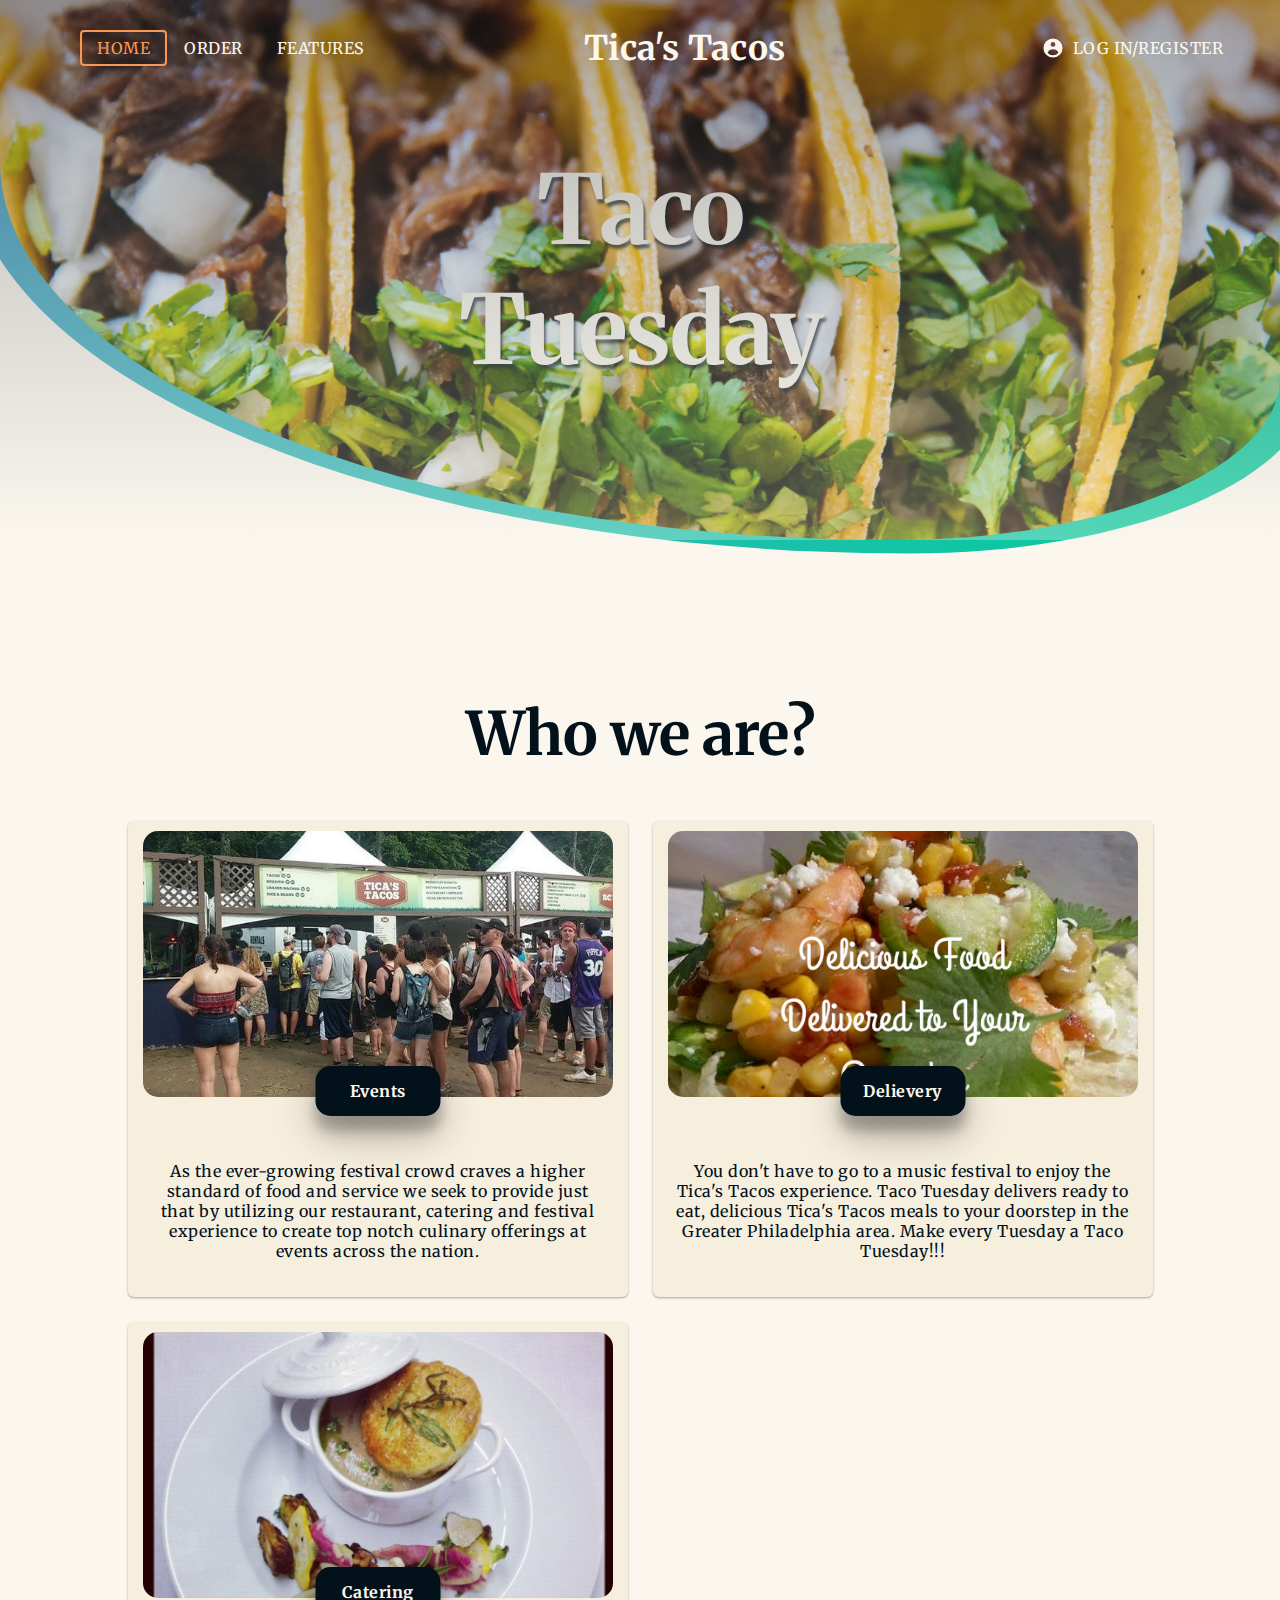
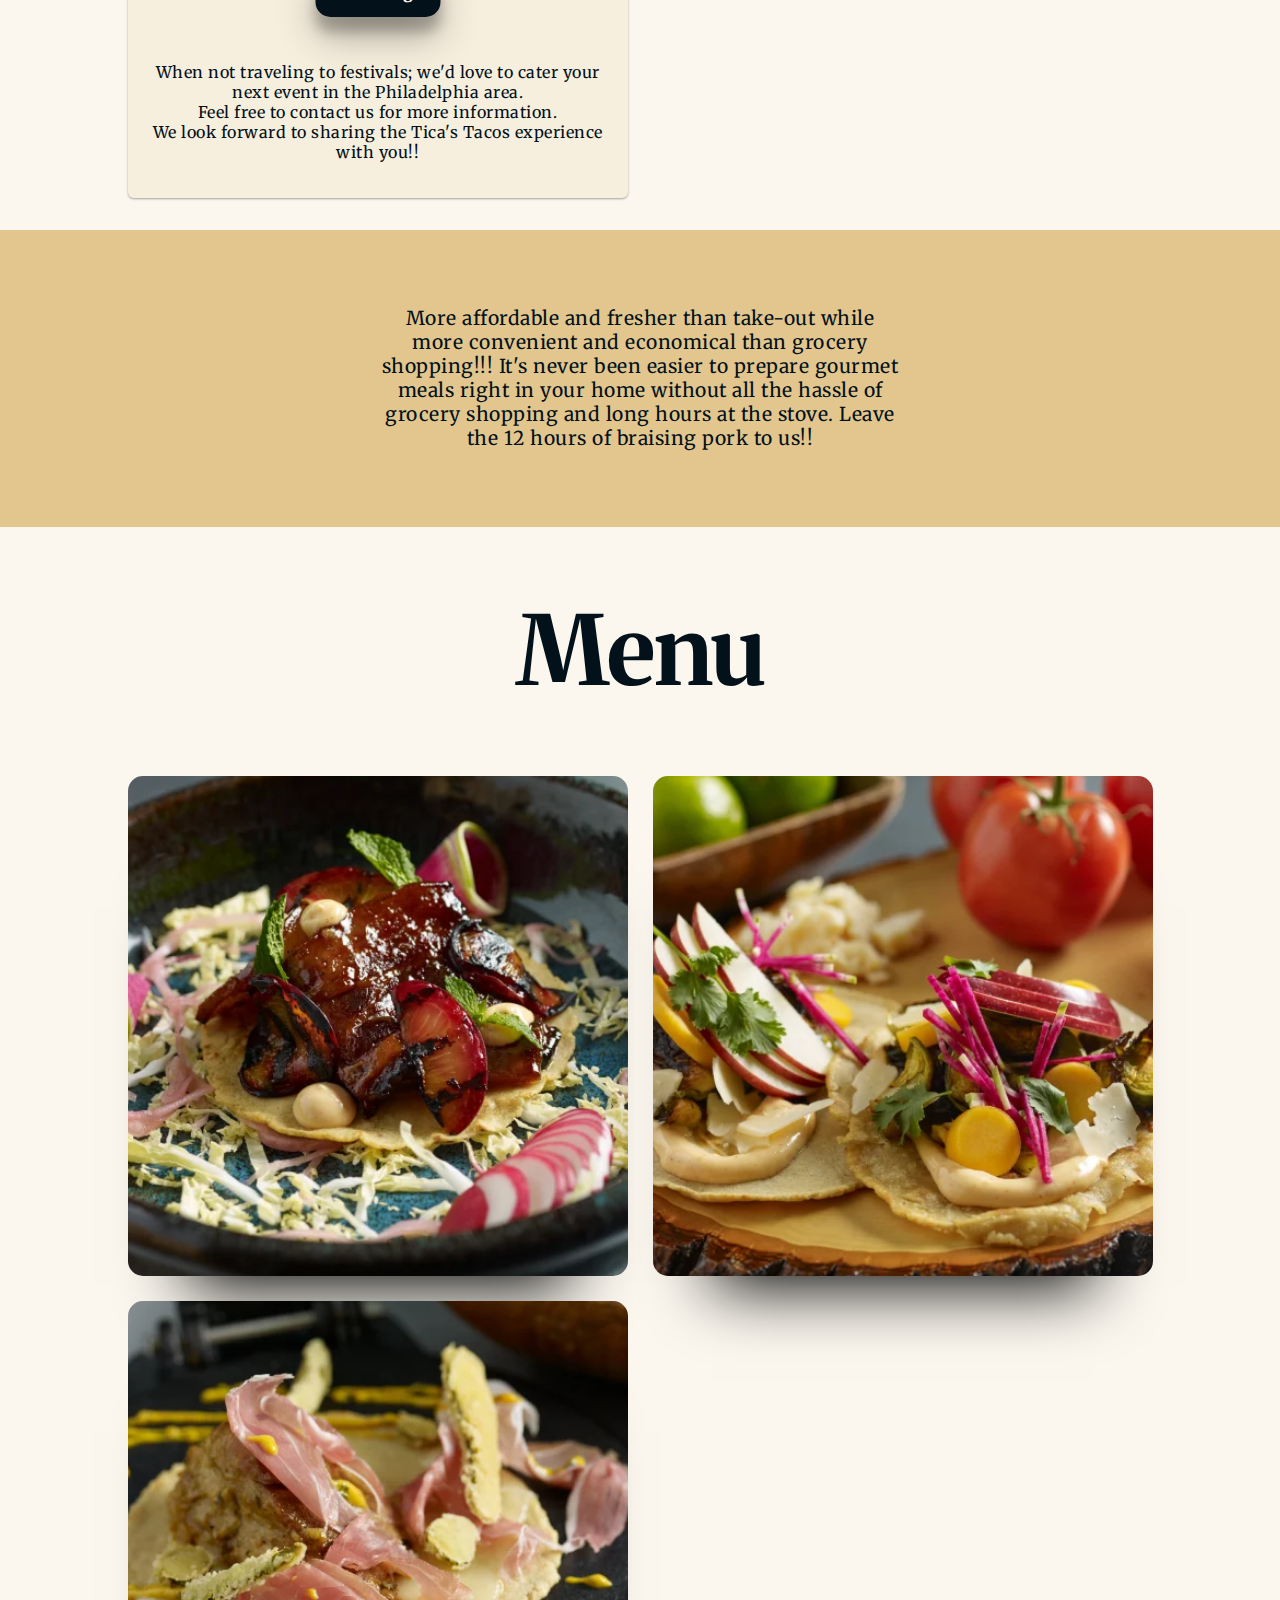
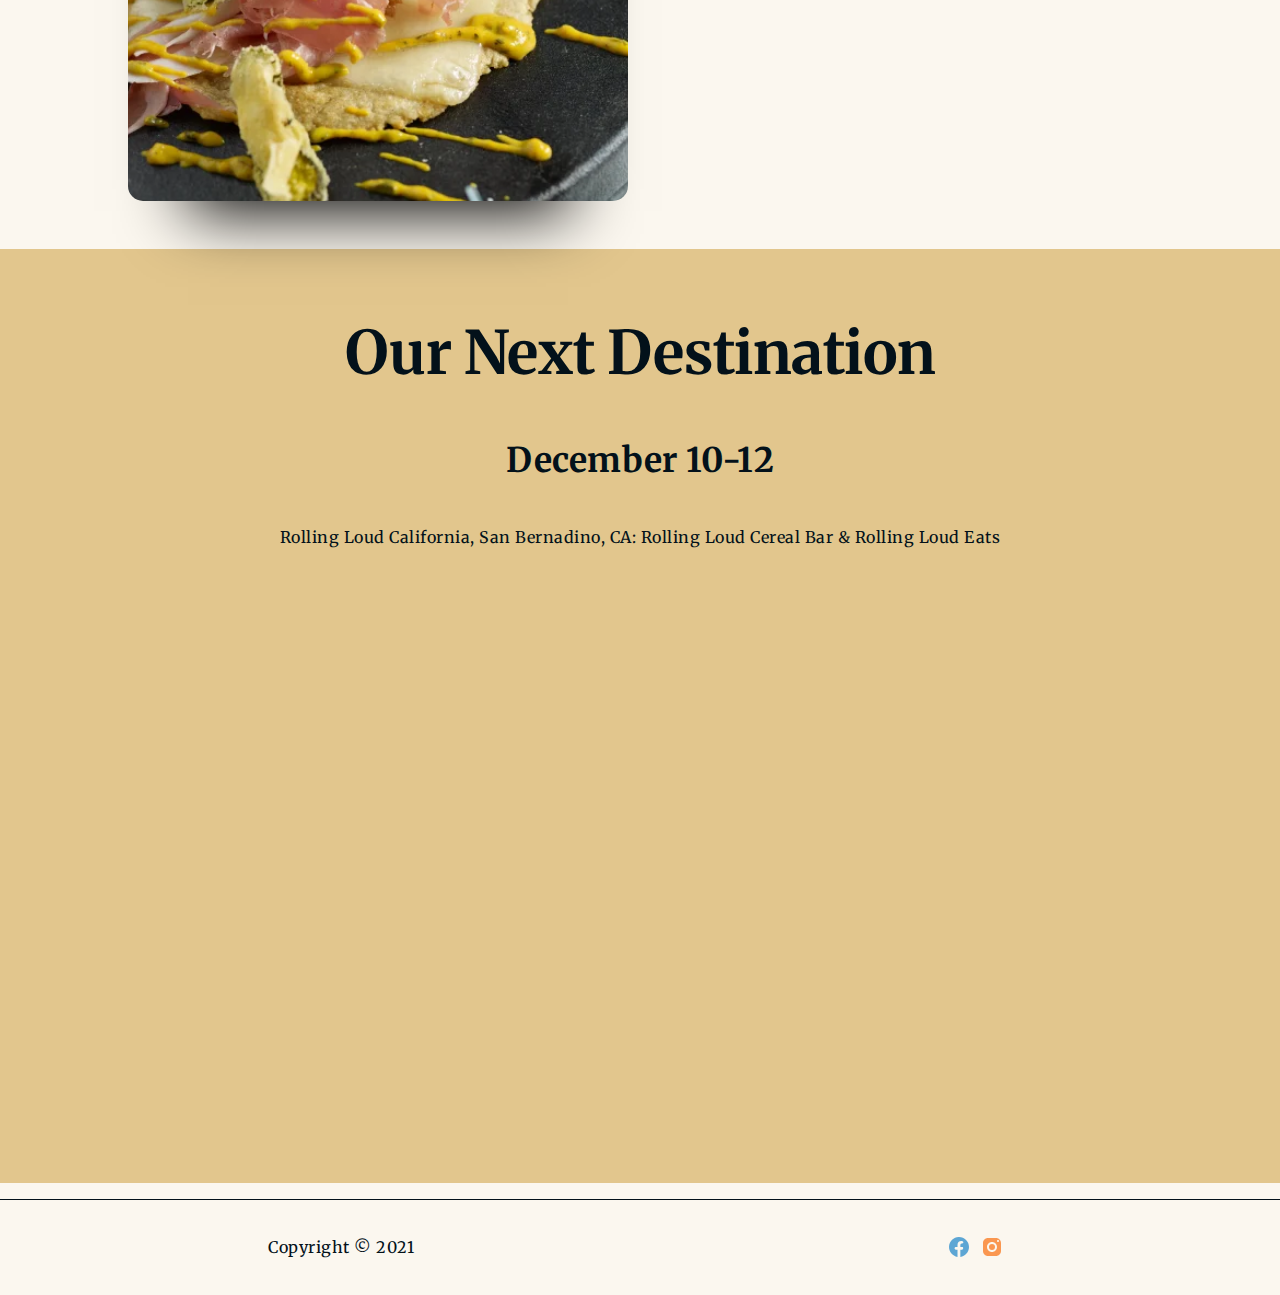
==== index.html @ bd5560a1 "Update homepage" ====
<!DOCTYPE html>
<html lang="en">
  <head>
    <title>Tica's Taco</title>
    <meta charset="UTF-8" />
    <meta name="viewport" content="width=device-width, initial-scale=1" />
    <!-- Loading base css -->
    <link href="css/style.css" rel="stylesheet" />
    <!-- Loading google fonts -->
    <link rel="preconnect" href="https://fonts.googleapis.com" />
    <link rel="preconnect" href="https://fonts.gstatic.com" crossorigin />
    <link
      href="https://fonts.googleapis.com/css2?family=Merriweather:ital,wght@0,400;0,700;1,400;1,700&display=swap"
      rel="stylesheet"
    />
    <!-- Loading utility functions -->
    <script src="js/utils.js"></script>
    <!-- Using defer to load the script after finishing rendering the DOM -->
    <script defer src="js/script.js"></script>
  </head>
  <body>
    <article class="container">
      <!-- Using BEM sytax for naming class -->
      <header>
        <nav class="header__navbar">
          <!-- Toogle left menu for mobile mode -->
          <div class="header__navbar__menu--left">
            <span class="header__navbar__menu--left__line"></span>
            <span class="header__navbar__menu--left__line"></span>
            <span class="header__navbar__menu--left__line"></span>
          </div>
          <!-- Left side of the navbar show basic pages -->
          <ul class="header__navbar__wrapper--left">
            <li
              class="
                ripple__wrapper
                header__navbar__link header__navbar__link--active
              "
            >
              <a href="index.html">Home</a>
            </li>
            <li
              class="
                ripple__wrapper
                header__navbar__link header__navbar__link--order
              "
            >
              <a href="order.html">Order</a>
            </li>
            <li class="ripple__wrapper header__navbar__link">
              <a href="features.html">Features</a>
            </li>
          </ul>
          <!-- Middle part of the navbar showing web title or icon -->
          <div class="header__navbar__wrapper--right">
            <h4 class="header__navbar__heading">Tica's Tacos</h4>
          </div>
          <!-- Right side of the navbar showing register/login button -->
          <ul class="header__navbar__wrapper--right">
            <li class="ripple__wrapper header__navbar__link">
              <a href="register.html">
                <span class="icon">
                  <svg
                    xmlns="http://www.w3.org/2000/svg"
                    class="h-5 w-5"
                    viewBox="0 0 20 20"
                    fill="currentColor"
                  >
                    <path
                      fill-rule="evenodd"
                      d="M18 10a8 8 0 11-16 0 8 8 0 0116 0zm-6-3a2 2 0 11-4 0 2 2 0 014 0zm-2 4a5 5 0 00-4.546 2.916A5.986 5.986 0 0010 16a5.986 5.986 0 004.546-2.084A5 5 0 0010 11z"
                      clip-rule="evenodd"
                    />
                  </svg>
                </span>
                <span class="header__navbar__link__inner--desktop"
                  >Log In/Register</span
                >
              </a>
            </li>
          </ul>
        </nav>
        <!-- Box Highlight Navbar when focus or being actived -->
        <div class="header__navbar__box"></div>
        <!-- Cover photo for the page -->
        <div class="header__banner header__banner--home">
          <h1>Taco<br />Tuesday</h1>
        </div>
      </header>
      <main class="main--home">
        <section class="main__aboutus">
          <h2>Who we are?</h2>
          <div class="main__aboutus__container">
            <div class="main__aboutus__content">
              <img src="images/home.event.jpeg" alt="Events" />
              <p class="main__aboutus__content__title">Events</p>
              <p class="main__aboutus_-content__description">
                As the ever-growing festival crowd craves a higher standard of
                food and service we seek to provide just that by utilizing our
                restaurant, catering and festival experience to create top notch
                culinary offerings at events across the nation.
              </p>
            </div>
            <div class="main__aboutus__content">
              <img src="images/home.delivery.png" alt="Delivery" />
              <p class="main__aboutus__content__title">Delievery</p>
              <p class="main__aboutus_-content__description">
                You don't have to go to a music festival to enjoy the Tica's
                Tacos experience. Taco Tuesday delivers ready to eat, delicious
                Tica's Tacos meals to your doorstep in the Greater Philadelphia
                area. Make every Tuesday a Taco Tuesday!!!
              </p>
            </div>
            <div class="main__aboutus__content">
              <img src="images/home.catering.jpeg" alt="Catering" />
              <p class="main__aboutus__content__title">Catering</p>
              <p class="main__aboutus_-content__description">
                When not traveling to festivals; we'd love to cater your next
                event in the Philadelphia area. <br />Feel free to contact us
                for more information. <br />We look forward to sharing the
                Tica's Tacos experience with you!!
              </p>
            </div>
          </div>
        </section>
        <section class="main__moreaboutus">
          <p>
            More affordable and fresher than take-out while more convenient and
            economical than grocery shopping!!! It's never been easier to
            prepare gourmet meals right in your home without all the hassle of
            grocery shopping and long hours at the stove. Leave the 12 hours of
            braising pork to us!!
          </p>
        </section>
        <section class="main__menu">
          <h1>Menu</h1>
          <div class="main__menu__container">
            <div class="main__menu__item ripple__wrapper">
              <p class="main__menu__item__name">Cinco de Mayo</p>
              <p class="main__menu__item__type">Meal for Two</p>
              <p class="main__menu__item__price">$50</p>
            </div>
            <div class="main__menu__item ripple__wrapper">
              <p class="main__menu__item__name">Cinco de Mayo</p>
              <p class="main__menu__item__type">Meal for Four</p>
              <p class="main__menu__item__price">$80</p>
            </div>
            <div class="main__menu__item ripple__wrapper">
              <p class="main__menu__item__name">Cinco de Mayo</p>
              <p class="main__menu__item__type">Meal for Six</p>
              <p class="main__menu__item__price">$105</p>
            </div>
          </div>
        </section>
        <section class="main__map">
          <h2>Our Next Destination</h2>
          <h4>December 10-12</h4>
					<p>Rolling Loud California, San Bernadino, CA: Rolling Loud Cereal Bar & Rolling Loud Eats</p>
          <div style="width: 100%">
            <iframe
              width="100%"
              height="600"
              frameborder="0"
              scrolling="no"
              marginheight="0"
              marginwidth="0"
              src="https://maps.google.com/maps?width=100%25&amp;height=600&amp;hl=en&amp;q=California,%20San%20Bernardino,%20CA+(Tica's%20Taco)&amp;t=&amp;z=15&amp;ie=UTF8&amp;iwloc=B&amp;output=embed"
              ><a href="https://www.gps.ie/car-satnav-gps/">car gps</a></iframe
            >
          </div>
        </section>
      </main>
      <footer>
        <div class="footer__copyright"><p>Copyright © 2021</p></div>
        <div class="footer__social">
          <a
            href="https://www.facebook.com/ticastacos/"
            class="footer__social--facebook"
          >
            <svg
              class="icon"
              xmlns="http://www.w3.org/2000/svg"
              x="0px"
              y="0px"
              width="24"
              height="24"
              viewBox="0 0 24 24"
            >
              <path
                d="M11.666,2.005C6.62,2.17,2.374,6.251,2.025,11.288c-0.369,5.329,3.442,9.832,8.481,10.589V14.65H8.892 c-0.726,0-1.314-0.588-1.314-1.314v0c0-0.726,0.588-1.314,1.314-1.314h1.613v-1.749c0-2.896,1.411-4.167,3.818-4.167 c0.357,0,0.662,0.008,0.921,0.021c0.636,0.031,1.129,0.561,1.129,1.198v0c0,0.663-0.537,1.2-1.2,1.2h-0.442 c-1.022,0-1.379,0.969-1.379,2.061v1.437h1.87c0.591,0,1.043,0.527,0.953,1.111l-0.108,0.701c-0.073,0.47-0.477,0.817-0.953,0.817 h-1.762v7.247C18.235,21.236,22,17.062,22,12C22,6.366,17.341,1.821,11.666,2.005z"
              ></path>
            </svg>
          </a>
          <a
            href="https://www.instagram.com/ticas_tacos/?hl=en"
            class="footer__social--instagram"
          >
            <svg
              class="icon"
              xmlns="http://www.w3.org/2000/svg"
              x="0px"
              y="0px"
              width="24"
              height="24"
              viewBox="0 0 24 24"
            >
              <path
                d="M 8 3 C 5.239 3 3 5.239 3 8 L 3 16 C 3 18.761 5.239 21 8 21 L 16 21 C 18.761 21 21 18.761 21 16 L 21 8 C 21 5.239 18.761 3 16 3 L 8 3 z M 18 5 C 18.552 5 19 5.448 19 6 C 19 6.552 18.552 7 18 7 C 17.448 7 17 6.552 17 6 C 17 5.448 17.448 5 18 5 z M 12 7 C 14.761 7 17 9.239 17 12 C 17 14.761 14.761 17 12 17 C 9.239 17 7 14.761 7 12 C 7 9.239 9.239 7 12 7 z M 12 9 A 3 3 0 0 0 9 12 A 3 3 0 0 0 12 15 A 3 3 0 0 0 15 12 A 3 3 0 0 0 12 9 z"
              ></path>
            </svg>
          </a>
        </div>
      </footer>
    </article>
  </body>
</html>
---- css/style.css ----
/* Setting up basic variables */
:root {
  --text-color: #03111a;
  --text-color--0_7: rgba(3, 17, 26, 0.7);
  --text-color-light: #fbf7ef;
  --background-color: #fbf7ef;
  --darker-background-color-1: #f7efde;
  --darker-background-color-2: #e2c68d;
  --primary-color: #fa9750;
  --primary-color--0_5: rgba(250, 151, 80, 0.5);
  --primary-color--0_3: rgba(250, 151, 80, 0.3);
  --second-color: #00cc99;
  --third-color: #5da6d4;
  --lighten-primary-color: #fbb888;
}

* {
  box-sizing: border-box;
}

body {
  margin: 0;
  padding: 0;
  overflow-x: hidden;
  width: 100%;
  min-height: 100vh;
  background-color: var(--background-color);
}

/* using grid to make minium height would be 100% and let footer stick at the bottom */
article.container {
  min-height: 100vh;
  display: grid;
  grid-template-rows: auto 1fr auto;
  grid-template-columns: 100%;
  margin: 0;
  padding: 0;
  overflow-x: hidden;
}

/* Setting up basic css for text elements */
p,
h1,
h2,
h3,
h4,
a {
  color: var(--text-color);
  font-family: "Merriweather", serif;
}

/* Following Material Design Typography */
/* https://material.io/design/typography/the-type-system.html#type-scale */
h1 {
  font-size: 96px;
  letter-spacing: -1.5px;
}

h2 {
  font-size: 60px;
  letter-spacing: -0.5px;
}

h3 {
  font-size: 48px;
  letter-spacing: 0;
}

h4 {
  font-size: 34px;
  letter-spacing: 0.25px;
  font-weight: 700;
}

p,
a {
  font-size: 16px;
  letter-spacing: 0.5px;
}

/* Limit icon size */
.icon {
  display: inline-block;
  width: 24px;
  height: 24px;
  margin-right: 8px;
  margin-left: -4px;
  vertical-align: top;
}

/* Change default a tag */
a {
  text-decoration: none;
}

/* Highlight hoverd link by incneasing font-weight */
/* a:hover, */
/* a:focus, */
/* a:active { */
/*	 font-weight: 700; */
/* } */

/* Button */
.btn {
  font-size: 0.875rem;
  text-transform: uppercase;
  text-decoration: none;
  box-shadow: rgba(0, 0, 0, 0.2) 0px 3px 1px -2px,
    rgba(0, 0, 0, 0.14) 0px 2px 2px 0px, rgba(0, 0, 0, 0.12) 0px 1px 5px 0px;
  outline: none;
  border: 1px solid transparent;
  display: inline-flex;
  position: relative;
  justify-content: center;
  align-items: center;
  min-width: 64px;
  height: 36px;
  user-select: none;
  overflow: visible;
  border-radius: 4px;
  padding: 0 16px 0 16px;
  background-color: var(--primary-color);
  color: var(--text-color-light);
}

.btn:hover,
.btn:active,
.btn:focus {
  cursor: pointer;
  filter: brightness(85%);
}

.btn--text,
.btn--outlined {
  border-color: var(--primary-color);
  color: var(--primary-color);
  background-color: transparent;
}

.btn--text {
  border-color: transparent;
  box-shadow: none;
}

.btn--text:hover,
.btn--text:active,
.btn--outlined:hover,
.btn--outlined:active {
  background-color: var(--primary-color--0_5);
  color: var(--lighten-primary-color);
}

.btn--text:focus,
.btn--outlined:focus {
  background-color: var(--primary-color--0_3);
  color: var(--lighten-primary-color);
}

/* setting up ripple element */
.ripple__wrapper {
  overflow: hidden !important;
  position: relative;
}

.ripple__inner {
  position: absolute;
  top: 50%;
  left: 50%;
  transform: translate(-50%, -50%);
  opacity: 0;
  width: 0;
  height: 0;
  border-radius: 50%;
  background-color: #181a1b;
  filter: blur(4px);
	pointer-events: none;
}

/* colored ripple with btn-text, btn--outlined and navbar link */
.btn--text .ripple__inner,
.btn--outlined .ripple__inner,
.header__navbar__link .ripple__inner {
  background-color: currentColor;
}

.ripple__inner--active {
  animation: ripple 400ms ease-in-out;
}

/* Setting up navbar */
header {
  width: 100%;
  height: 96px;
  display: flex;
  flex-direction: row;
  justify-content: center; /* centering the navbar */
  align-items: center;
  position: relative;
}

.header__navbar {
  display: flex;
  flex-direction: row; /* flatten out the navbar */
  align-items: center; /* centering elements */
  justify-content: space-between; /* space the parts of the navbar between each other */
  max-width: 75em;
  width: 100%;
  z-index: 2;
}

.header__navbar ul {
  display: flex;
  flex-direction: row; /* flatten out the list */
  list-style: none;
}

.header__navbar__menu--left {
  display: none;
}

/* same border-radius as the box */
.header__navbar__link {
  /* blank ripple require color */
  color: var(--lighten-primary-color);
  border-radius: 4px;
}

.header__navbar__link a {
  text-transform: uppercase;
  text-decoration: none;
  outline: none;
  border: 1px solid transparent;
  display: inline-flex;
  position: relative;
  justify-content: center;
  align-items: center;
	width: 100%;
  min-width: 64px;
  height: 36px;
  user-select: none;
  overflow: visible;
  border-radius: 4px;
  padding: 0 16px 0 16px;
  transition: all 250ms ease-in-out;
  color: var(--text-color-light);
}

/* highlight active link */
.header__navbar__link--active a {
  color: var(--primary-color);
}

/* change color of the box when navbar is hovered */
.header__navbar:hover + .header__navbar__box {
  border-color: var(--lighten-primary-color) !important;
}

/* highlight hovered link */
.header__navbar__link:hover a {
  color: var(--lighten-primary-color);
}

.header__navbar__box {
  /* bouncy version */
  /* transition: all 450ms cubic-bezier(0.25, 0.25, 0.325, 1.39); */
  /* snap into place version */
  transition: all 250ms ease-in-out;
  height: 80%;
  width: 30px;
  z-index: 1;
  border: 2px solid var(--primary-color);
  border-radius: 4px;
  position: absolute;
  left: -100px;
  /* set display none to make don't appear out of no where when load the web */
  display: none;
}

.header__navbar__heading {
  color: var(--text-color-light);
  text-align: center;
}

/* highlight heading in the navbar when hover */
.header__navbar__heading:hover,
.header__navbar__heading:focus,
.header__navbar__heading:active {
  color: var(--primary-color);
  transition: color 250ms ease-in-out;
}

.header__banner {
  background-size: cover;
  width: 100%;
  height: 60vh;
  border-radius: 0 0 30% 70%;
  position: absolute;
  top: 0;
  left: 0;
  display: flex;
  flex-direction: column;
  align-items: center;
  justify-content: center;
}

/* a graident line under the image */
.header__banner--home::before {
  content: "";
  width: 100%;
  height: 100%;
  position: absolute;
  top: 0;
  left: 0;
  border-radius: 0 0 30% 70%;
  transform: scale(1.05);
  background: rgb(93, 166, 212);
  background: linear-gradient(
    140deg,
    rgba(93, 166, 212, 1) 0%,
    rgba(0, 204, 153, 1) 100%
  );
  z-index: -1;
}

/* darken the image with a black to white gradient */
.header__banner--home::after {
  content: "";
  width: 100%;
  height: 100%;
  position: absolute;
  top: 0;
  left: 0;
  /* background-color: var(--background-color); */
  background: rgb(251, 247, 239);
  background: linear-gradient(
    0deg,
    rgba(251, 247, 239, 1) 0%,
    rgba(3, 17, 26, 1) 100%
  );
  opacity: 0.3;
}

.header__banner--home {
  background-image: url(/images/home.webp);
}

.header__banner h1 {
  text-align: center;
  color: var(--text-color-light) !important;
  text-shadow: 2px 4px 3px var(--text-color--0_7);
}

/* Main content */
main {
  /* space from the header */
  margin-top: calc(60vh + 10px);
  width: 100%;
}

main section {
  width: 100%;
  text-align: center;
}

/* First section in home page */
.main__aboutus__container {
  display: grid;
  text-align: center;
  grid-template-columns: repeat(auto-fit, 500px);
  grid-gap: 25px;
  justify-content: center;
}

.main__aboutus__content {
  background: var(--darker-background-color-1);
  padding: 20px;
  border-radius: 6px;
  box-shadow: 0 1px 3px rgba(0, 0, 0, 0.12), 0 1px 2px rgba(0, 0, 0, 0.24);
  position: relative;
}

.main__aboutus__content img {
  position: absolute;
  top: 10px;
  left: 50%;
  transform: translate(-50%);
  width: calc(100% - 30px);
  border-radius: 15px;
  transition: all 0.2s ease-in-out;
}

.main__aboutus__content:hover img {
  top: -40px;
  box-shadow: 0 19px 38px rgba(0, 0, 0, 0.3), 0 15px 12px rgba(0, 0, 0, 0.22);
}

.main__aboutus__content__title {
  font-weight: bold;
  margin-bottom: 45px;
  z-index: 2;
  position: relative;
  left: 50%;
  transform: translateX(-50%);
  padding: 15px;
  margin-top: 225px;
  width: 125px;
  border-radius: 15px;
  background-color: var(--text-color);
  color: var(--text-color-light);
  box-shadow: 0 19px 38px rgba(0, 0, 0, 0.3), 0 15px 12px rgba(0, 0, 0, 0.22);
}

.main__aboutus__content:hover .main__aboutus__content__title {
  box-shadow: none;
}

/* Second secion in home page */
.main__moreaboutus {
  background-color: var(--darker-background-color-2);
  text-align: center;
  display: flex;
  align-items: center;
  justify-content: center;
  margin-top: 2em;
}

.main__moreaboutus p {
  width: 50%;
  font-size: 1.2em;
  padding: 3em;
}

/* Third secion in home page */
.main__menu {
	text-align: center;
	margin-bottom: 3em;
}

.main__menu__container {
  display: grid;
  text-align: center;
  grid-template-columns: repeat(auto-fit, 500px);
  grid-gap: 25px;
  justify-content: center;
  width: 100%;
}

.main__menu__item {
  position: relative;
  overflow: hidden;
  transition: background 800ms ease-in-out;
  box-shadow: 0 70px 63px -60px #000000;
	border-radius: 15px;
	height: 500px;
	background-size: 700px;
}

/* Fourth secion in the home page */
.main__map {
	background-color: var(--darker-background-color-2);
	padding: 1em;
}
.main__menu__item {
	background-position: center;
}

.main__menu__item:nth-child(1) {
	background-image: url(../images/home.first_item.webp);
}


.main__menu__item:nth-child(2) {
	background-image: url(../images/home.third_item.webp);
}

.main__menu__item:nth-child(3) {
	background-image: url(../images/home.second_item.webp);
}

.main__menu__item:hover {
	background-size: 1400px;;	
}

.main__menu__item p {
	position: absolute;
	left: 10px;
	z-index: 2;
	color: var(--text-color-light);
	opacity: 0;
	transition: all 250ms ease-in-out;
}

.main__menu__item__name {
	top: 5px;
	font-weight: 700;
	font-size: 2em;
}

.main__menu__item__type {
	top: 80px;
}

.main__menu__item__price {
	bottom: 10px;
	font-weight: 700;
	font-size: 2.5em;
}


.main__menu__item:hover p {
	opacity: 1;
}

/* setting up footer */
footer {
  margin-top: 1em;
  width: 100%;
  height: 96px;
  display: flex;
  justify-content: space-around;
  align-items: center;
  border-top: 1px solid var(--text-color);
}

/* seperate color for facebook and instagram */
.footer__social--facebook svg {
  fill: var(--third-color);
}

.footer__social--instagram svg {
  fill: var(--primary-color);
}

.footer__social a:hover,
.footer__social a:active,
.footer__social a:focus {
  filter: brightness(85%);
}

/* Tablet version */
@media (max-width: 961px) {
  .header__navbar__link__inner--desktop {
    display: none;
  }

  .header__navbar__link .icon {
    margin: 0;
  }
}

/* Mobile version */
@media (max-width: 481px) {
  .header__navbar__link__inner--desktop {
    display: none;
  }

  .header__navbar__link .icon {
    margin: 0;
  }

  /* Remove default margin and padding from ul */
  .header__navbar__wrapper--right {
    padding: 0;
    margin: 0;
    padding-inline: 0;
    margin-inline: 0;
    margin-block: 0;
  }

  /* Creating the burger menu for mobile version */
  .header__navbar__menu--left {
    display: block;
    z-index: 4;
    padding: 0 16px 0 16px;
  }

  /* highlight menu when hover */
  .header__navbar__menu--left:hover span,
  .header__navbar__menu--left:focus span,
  .header__navbar__menu--left:active span {
    background-color: var(--primary-color);
  }

  .header__navbar__menu--left__line {
    display: block;
    width: 24px;
    height: 4px;
    margin-bottom: 5px;
    position: relative;
    background: var(--text-color-light);
    border-radius: 3px;
    z-index: 1;
    transform-origin: 4px 0px;
    transition: all 0.5s cubic-bezier(0.77, 0.2, 0.05, 1);
  }

  .header__navbar__menu--left--open .header__navbar__menu--left__line {
    transform: rotate(30deg);
    filter: brightness(85%);
  }

  .header__navbar__menu--left--open
    .header__navbar__menu--left__line:nth-child(1) {
    width: calc(100% - 1.5px);
  }

  .header__navbar__menu--left--open
    .header__navbar__menu--left__line:nth-child(2) {
    width: calc(100% - 1px);
  }

  /* Change left navbar */
  .header__navbar__wrapper--left {
    display: flex !important;
    flex-direction: column !important;
    align-items: top;
    justify-content: start;
    position: absolute;
    width: 100%;
    height: 40vh;
    top: -40vh;
    left: -100%;
    background-color: var(--text-color--0_7);
    border-radius: 0 0 30% 70%;
    transition: all 250ms ease-in-out;
  }

  .header__navbar__wrapper--left li {
    transition: all 550ms ease-in-out;
    opacity: 0.2;
    margin-bottom: 2em;
    transform: translateX(-50px);
  }

  .header__navbar__menu--left--open ~ .header__navbar__wrapper--left {
    width: 200%;
    height: 80vh;
    padding-left: 100%;
    padding-top: calc(40vh + 56px);
  }

  .header__navbar__menu--left--open ~ .header__navbar__wrapper--left li {
    opacity: 1;
    transform: translateX(50px);
  }

  /* Reduce banner height */
  .header__banner {
    height: 40vh;
  }

  main {
    margin-top: calc(40vh + 10px);
  }

	/* reduce font-size for mobile version */
	main h2 {
		font-size: 45px;
	}

	/* smaller menu */
	.main__menu__container,
	.main__aboutus__container {
		grid-template-columns: repeat(auto-fit, 275px);
	}

	/* denser text for mobile */
	.main__moreaboutus p {
		width: 80%;
		padding: 1em;	
	}
}

/* Animations */
@keyframes ripple {
  /* ripple animation like the material-ui */
  0% {
    opacity: 0;
  }
  25% {
    opacity: 0.8;
  }
  100% {
    width: 200%;
    padding-bottom: 200%;
    opacity: 0;
  }
}
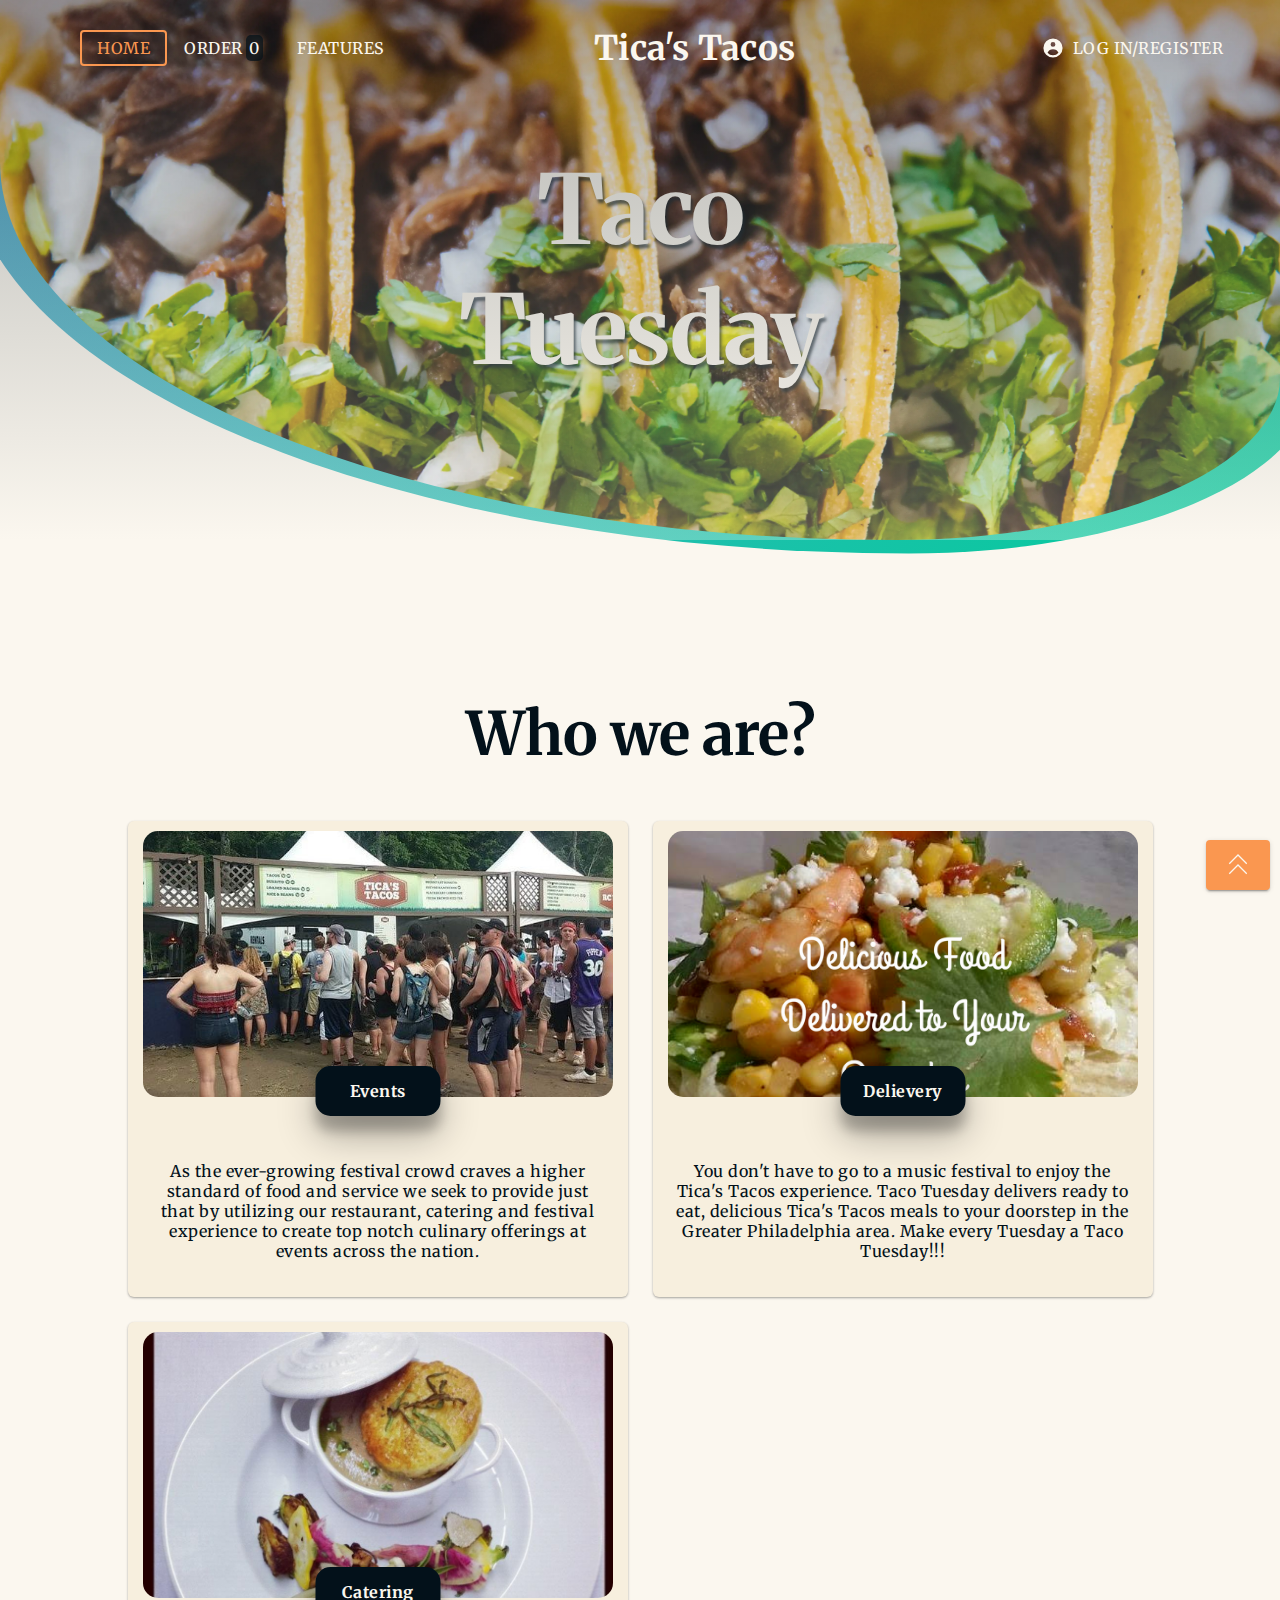
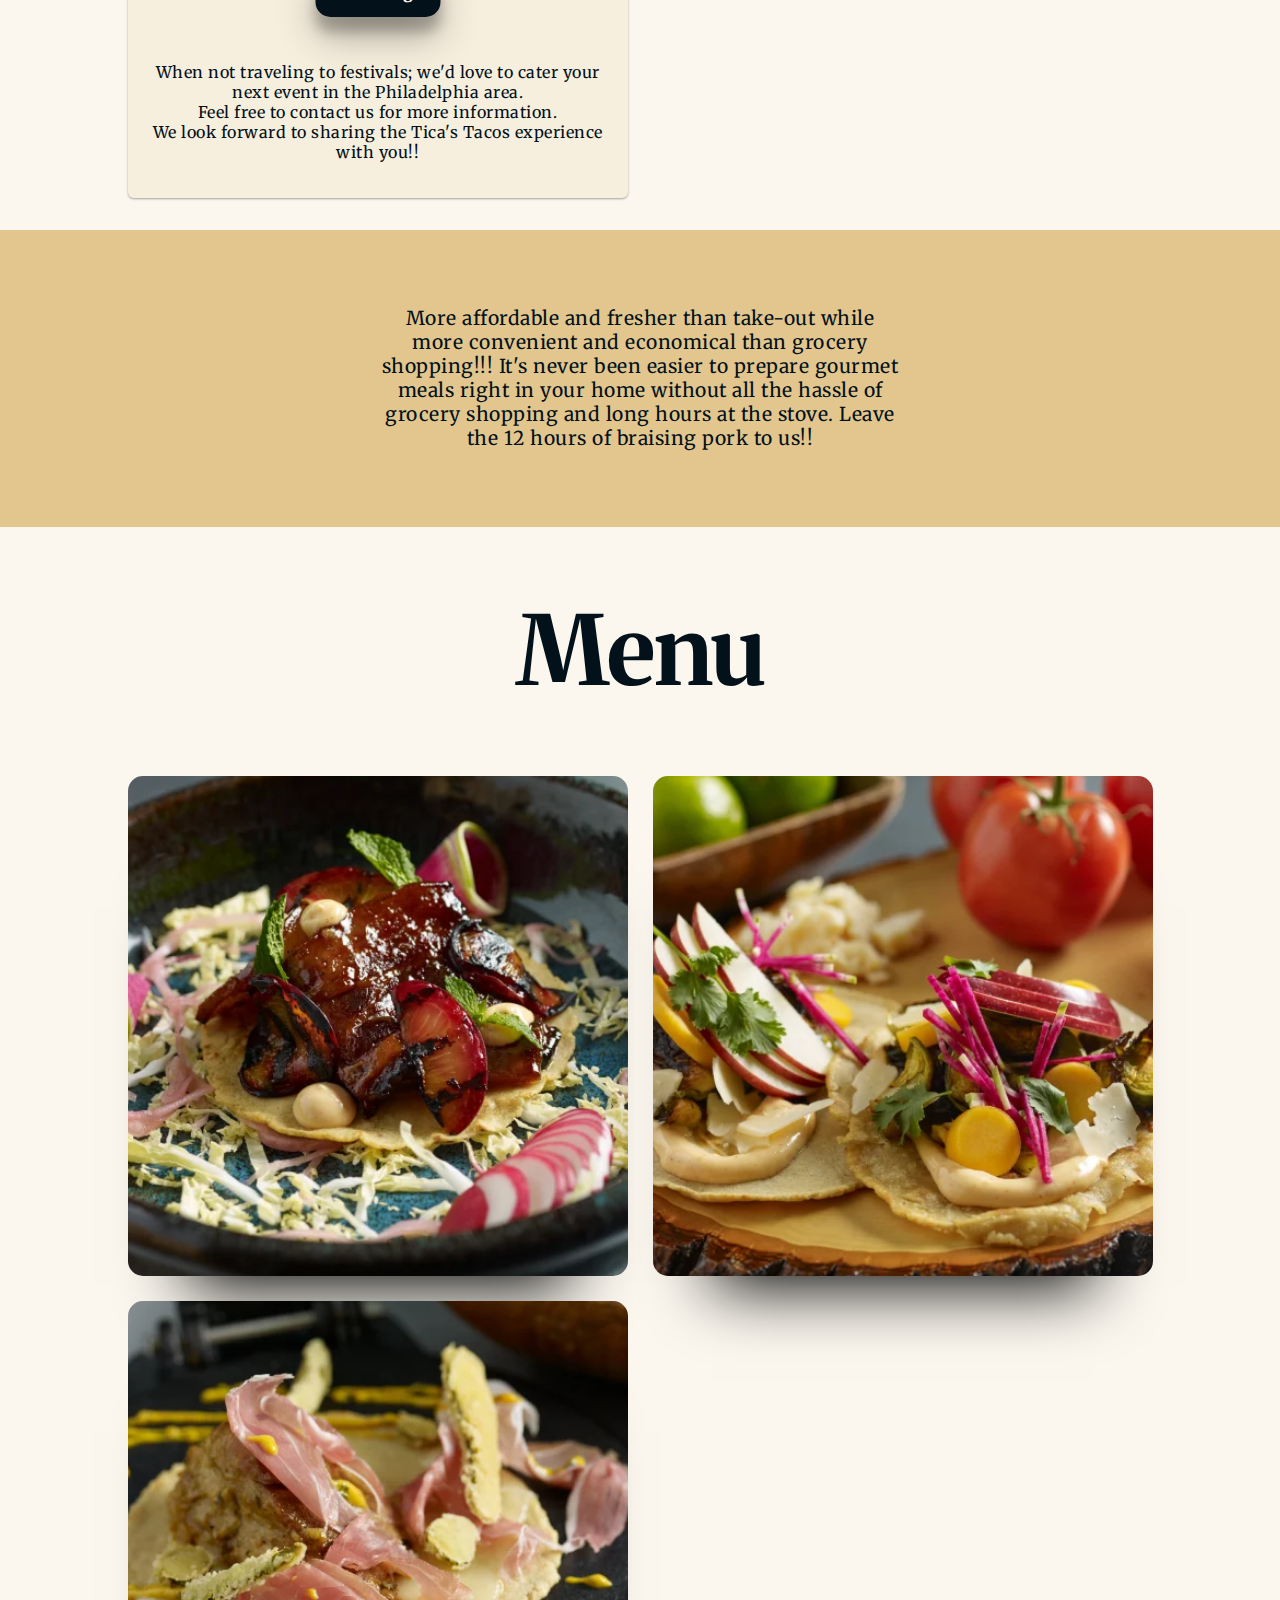
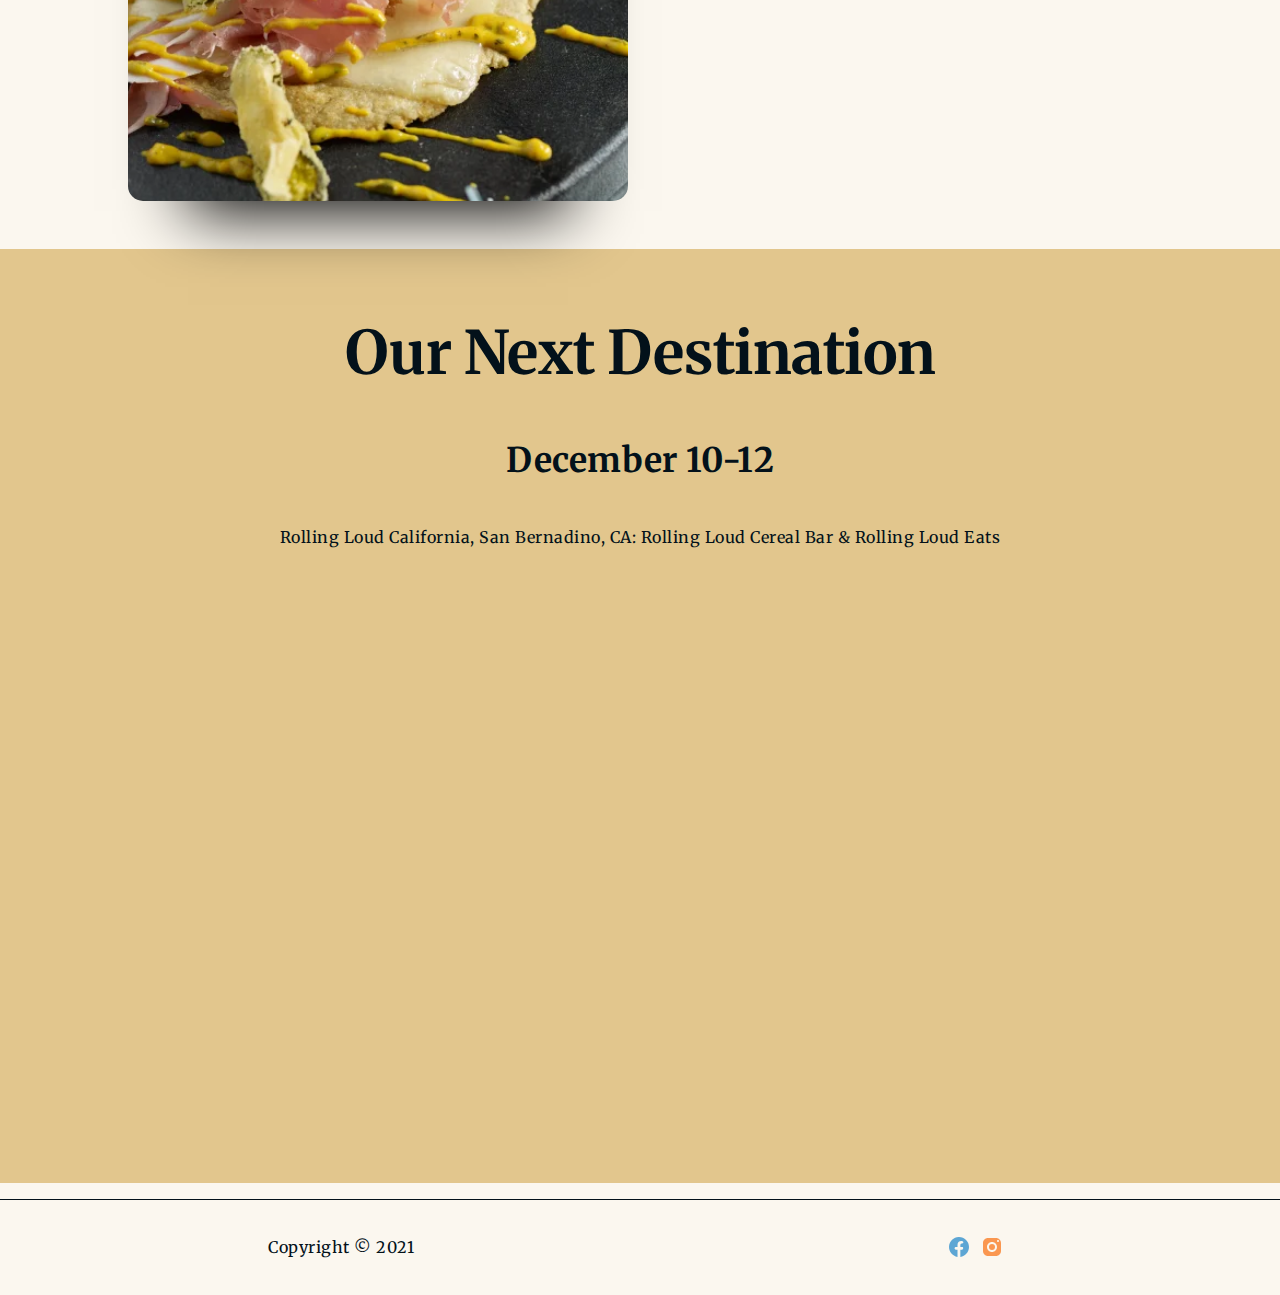
==== commit bc74110d: "Add cart functions" ====
--- a/index.html
+++ b/index.html
@@ -16,9 +16,28 @@
     <!-- Loading utility functions -->
     <script src="js/utils.js"></script>
     <!-- Using defer to load the script after finishing rendering the DOM -->
+    <script defer src="js/order.js"></script>
     <script defer src="js/script.js"></script>
   </head>
   <body>
+    <!-- Temp elements for scroll to top button -->
+    <span id="top"></span>
+    <a href="#top" class="btn ripple__wrapper totop">
+      <svg
+        xmlns="http://www.w3.org/2000/svg"
+        className="h-6 w-6"
+        fill="none"
+        viewBox="0 0 24 24"
+        stroke="currentColor"
+      >
+        <path
+          strokeLinecap="round"
+          strokeLinejoin="round"
+          strokeWidth="{2}"
+          d="M5 11l7-7 7 7M5 19l7-7 7 7"
+        />
+      </svg>
+    </a>
     <article class="container">
       <!-- Using BEM sytax for naming class -->
       <header>
@@ -45,7 +64,10 @@
                 header__navbar__link header__navbar__link--order
               "
             >
-              <a href="order.html">Order</a>
+              <a href="order.html"
+                >Order
+                <span class="header__navbar__link--order__cart">0</span></a
+              >
             </li>
             <li class="ripple__wrapper header__navbar__link">
               <a href="features.html">Features</a>
@@ -155,7 +177,10 @@
         <section class="main__map">
           <h2>Our Next Destination</h2>
           <h4>December 10-12</h4>
-					<p>Rolling Loud California, San Bernadino, CA: Rolling Loud Cereal Bar & Rolling Loud Eats</p>
+          <p>
+            Rolling Loud California, San Bernadino, CA: Rolling Loud Cereal Bar
+            & Rolling Loud Eats
+          </p>
           <div style="width: 100%">
             <iframe
               width="100%"
--- a/css/style.css
+++ b/css/style.css
@@ -18,6 +18,10 @@
   box-sizing: border-box;
 }
 
+html {
+  scroll-behavior: smooth;
+}
+
 body {
   margin: 0;
   padding: 0;
@@ -36,6 +40,35 @@
   margin: 0;
   padding: 0;
   overflow-x: hidden;
+}
+
+article.container--register,
+article.container--order {
+  grid-template-columns: 30% 30% 5% 35%;
+  grid-template-areas:
+    "header header header header"
+    "main main . sidebar"
+    "footer footer footer footer";
+}
+
+article.container--register header,
+article.container--order header {
+  grid-area: header;
+}
+
+article.container--register main,
+article.container--order main {
+  grid-area: main;
+}
+
+article.container--register aside,
+article.container--order aside {
+  grid-area: sidebar;
+}
+
+article.container--register footer,
+article.container--order footer {
+  grid-area: footer;
 }
 
 /* Setting up basic css for text elements */
@@ -156,6 +189,11 @@
   color: var(--lighten-primary-color);
 }
 
+.btn--disable {
+	pointer-events: none;
+	filter: grayscale(1);
+}
+
 /* setting up ripple element */
 .ripple__wrapper {
   overflow: hidden !important;
@@ -164,7 +202,6 @@
 
 .ripple__inner {
   position: absolute;
-  top: 50%;
   left: 50%;
   transform: translate(-50%, -50%);
   opacity: 0;
@@ -173,7 +210,7 @@
   border-radius: 50%;
   background-color: #181a1b;
   filter: blur(4px);
-	pointer-events: none;
+  pointer-events: none;
 }
 
 /* colored ripple with btn-text, btn--outlined and navbar link */
@@ -185,6 +222,15 @@
 
 .ripple__inner--active {
   animation: ripple 400ms ease-in-out;
+}
+
+/* Scrool to top button */
+.totop {
+  position: fixed;
+  bottom: 10px;
+  right: 10px;
+  width: 50px;
+  height: 50px;
 }
 
 /* Setting up navbar */
@@ -234,7 +280,7 @@
   position: relative;
   justify-content: center;
   align-items: center;
-	width: 100%;
+  width: 100%;
   min-width: 64px;
   height: 36px;
   user-select: none;
@@ -258,6 +304,14 @@
 /* highlight hovered link */
 .header__navbar__link:hover a {
   color: var(--lighten-primary-color);
+}
+
+/* highlight the cart's counter */
+.header__navbar__link--order__cart {
+  padding: 0.2em;
+  margin-left: 0.2em;
+  background-color: var(--text-color--0_7);
+  border-radius: 5px;
 }
 
 .header__navbar__box {
@@ -279,6 +333,7 @@
 .header__navbar__heading {
   color: var(--text-color-light);
   text-align: center;
+  user-select: none;
 }
 
 /* highlight heading in the navbar when hover */
@@ -341,7 +396,7 @@
 }
 
 .header__banner--home {
-  background-image: url(/images/home.webp);
+  background-image: url(../images/home.webp);
 }
 
 .header__banner h1 {
@@ -432,8 +487,8 @@
 
 /* Third secion in home page */
 .main__menu {
-	text-align: center;
-	margin-bottom: 3em;
+  text-align: center;
+  margin-bottom: 3em;
 }
 
 .main__menu__container {
@@ -450,65 +505,104 @@
   overflow: hidden;
   transition: background 800ms ease-in-out;
   box-shadow: 0 70px 63px -60px #000000;
-	border-radius: 15px;
-	height: 500px;
-	background-size: 700px;
+  border-radius: 15px;
+  height: 500px;
+  background-size: 700px;
 }
 
 /* Fourth secion in the home page */
 .main__map {
-	background-color: var(--darker-background-color-2);
-	padding: 1em;
+  background-color: var(--darker-background-color-2);
+  padding: 1em;
 }
 .main__menu__item {
-	background-position: center;
+  background-position: center;
 }
 
 .main__menu__item:nth-child(1) {
-	background-image: url(../images/home.first_item.webp);
-}
-
+  background-image: url(../images/home.first_item.webp);
+}
 
 .main__menu__item:nth-child(2) {
-	background-image: url(../images/home.third_item.webp);
+  background-image: url(../images/home.third_item.webp);
 }
 
 .main__menu__item:nth-child(3) {
-	background-image: url(../images/home.second_item.webp);
-}
-
-.main__menu__item:hover {
-	background-size: 1400px;;	
+  background-image: url(../images/home.second_item.webp);
+}
+
+/* zoomin the photo when hovered */
+.main__menu__item:hover,
+.main__menu__item:active,
+.main__menu__item:focus {
+  background-size: 1000px;
 }
 
 .main__menu__item p {
-	position: absolute;
-	left: 10px;
-	z-index: 2;
-	color: var(--text-color-light);
-	opacity: 0;
-	transition: all 250ms ease-in-out;
+  position: absolute;
+  left: 10px;
+  z-index: 2;
+  color: var(--text-color-light);
+  opacity: 0;
+  transition: all 250ms ease-in-out;
 }
 
 .main__menu__item__name {
-	top: 5px;
-	font-weight: 700;
-	font-size: 2em;
+  top: 5px;
+  font-weight: 700;
+  font-size: 2em;
 }
 
 .main__menu__item__type {
-	top: 80px;
+  top: 80px;
 }
 
 .main__menu__item__price {
-	bottom: 10px;
-	font-weight: 700;
-	font-size: 2.5em;
-}
-
+  bottom: 10px;
+  font-weight: 700;
+  font-size: 2.5em;
+}
 
 .main__menu__item:hover p {
-	opacity: 1;
+  opacity: 1;
+}
+
+/* Main for order and register page */
+aside {
+  margin-top: calc(60vh + 10px);
+  display: flex;
+  justify-content: start;
+  align-items: center;
+  width: 100%;
+}
+
+.main--order h1,
+.main--register h1,
+aside h1 {
+  margin-top: 0;
+}
+
+.main--order__cart__container {
+  width: 90%;
+  flex-direction: column;
+  display: flex;
+  box-shadow: rgba(0, 0, 0, 0.2) 0px 2px 1px -1px,
+    rgba(0, 0, 0, 0.14) 0px 1px 1px 0px, rgba(0, 0, 0, 0.12) 0px 1px 3px 0px;
+	padding: 0 16px 0 16px;
+	background-color: var(--darker-background-color-1);
+}
+
+.main--order__cart__inner {
+	list-style: none;
+}
+
+.main--order__cart__item p {
+	display: flex;
+	align-items: center;
+}
+
+.main--order__cart__item p span {
+	margin: 0 5px 0 5px;
 }
 
 /* setting up footer */
@@ -653,22 +747,22 @@
     margin-top: calc(40vh + 10px);
   }
 
-	/* reduce font-size for mobile version */
-	main h2 {
-		font-size: 45px;
-	}
-
-	/* smaller menu */
-	.main__menu__container,
-	.main__aboutus__container {
-		grid-template-columns: repeat(auto-fit, 275px);
-	}
-
-	/* denser text for mobile */
-	.main__moreaboutus p {
-		width: 80%;
-		padding: 1em;	
-	}
+  /* reduce font-size for mobile version */
+  main h2 {
+    font-size: 45px;
+  }
+
+  /* smaller menu */
+  .main__menu__container,
+  .main__aboutus__container {
+    grid-template-columns: repeat(auto-fit, 275px);
+  }
+
+  /* denser text for mobile */
+  .main__moreaboutus p {
+    width: 80%;
+    padding: 1em;
+  }
 }
 
 /* Animations */
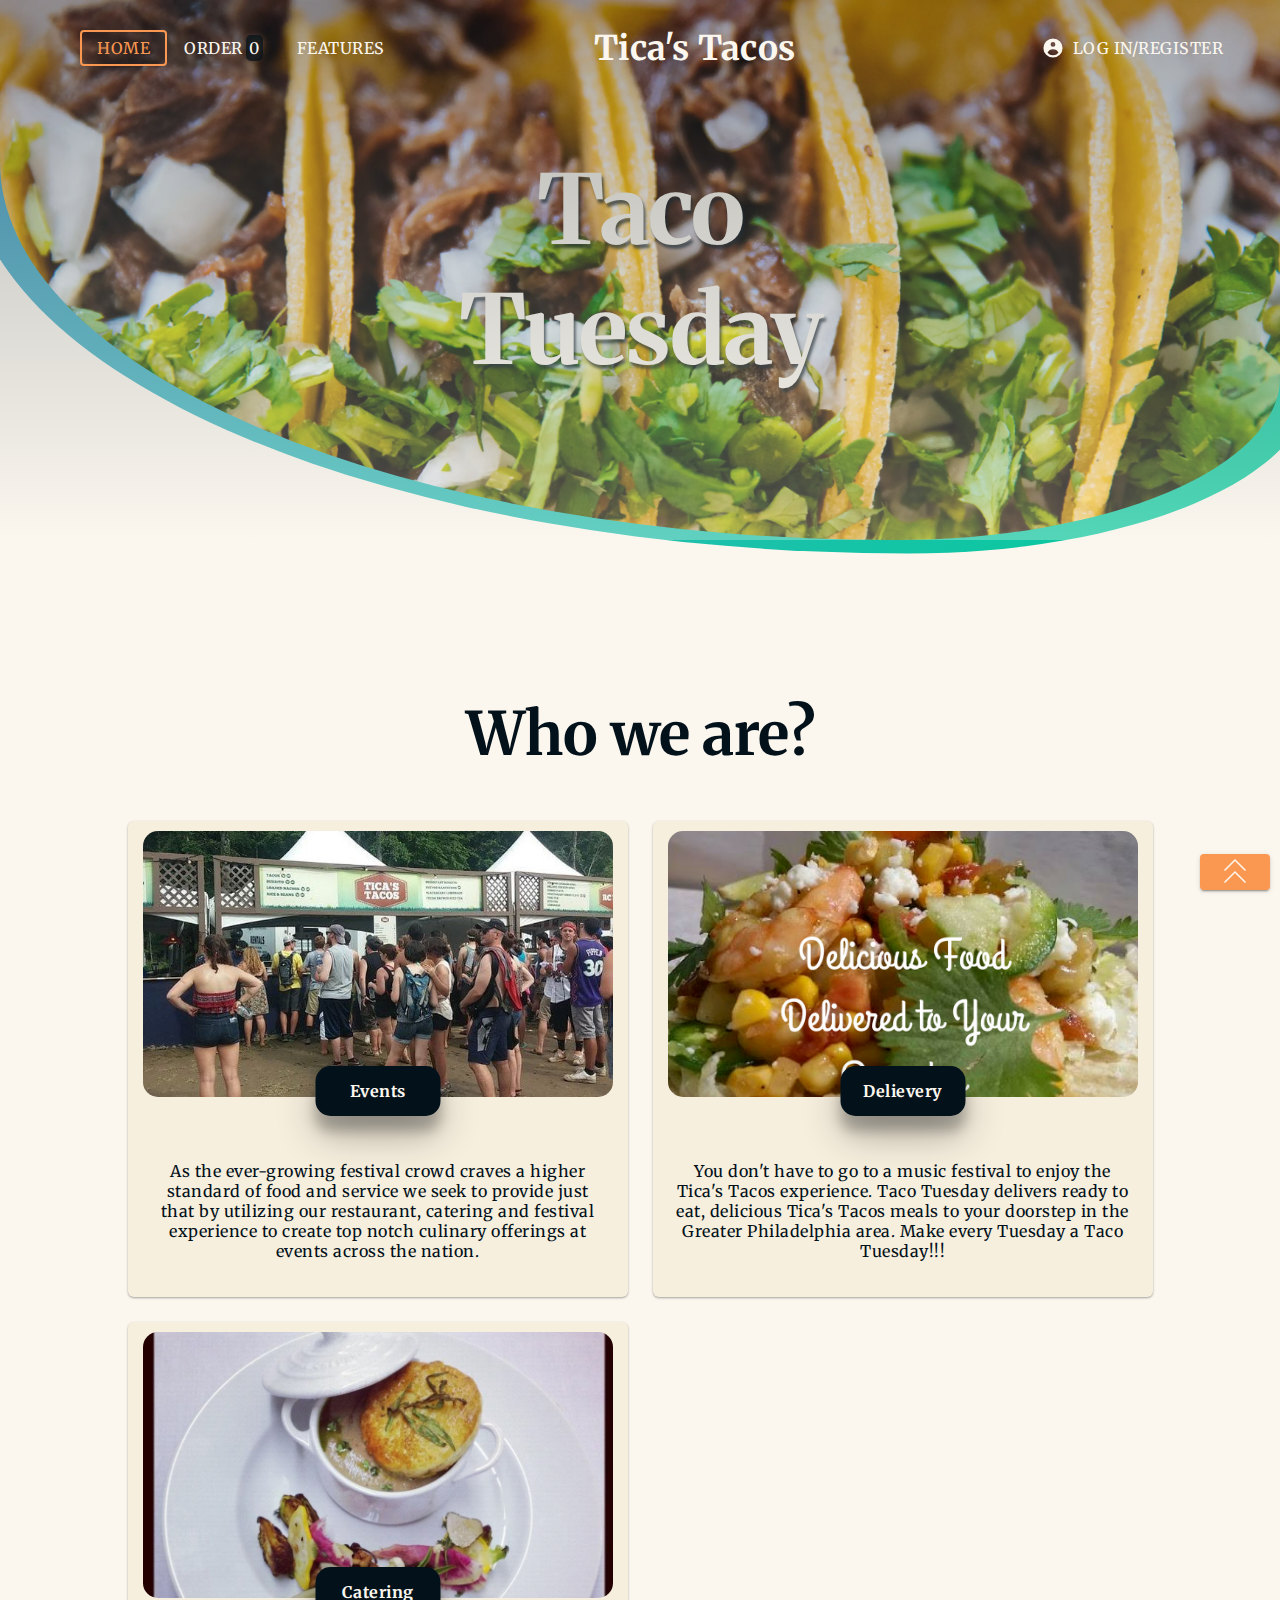
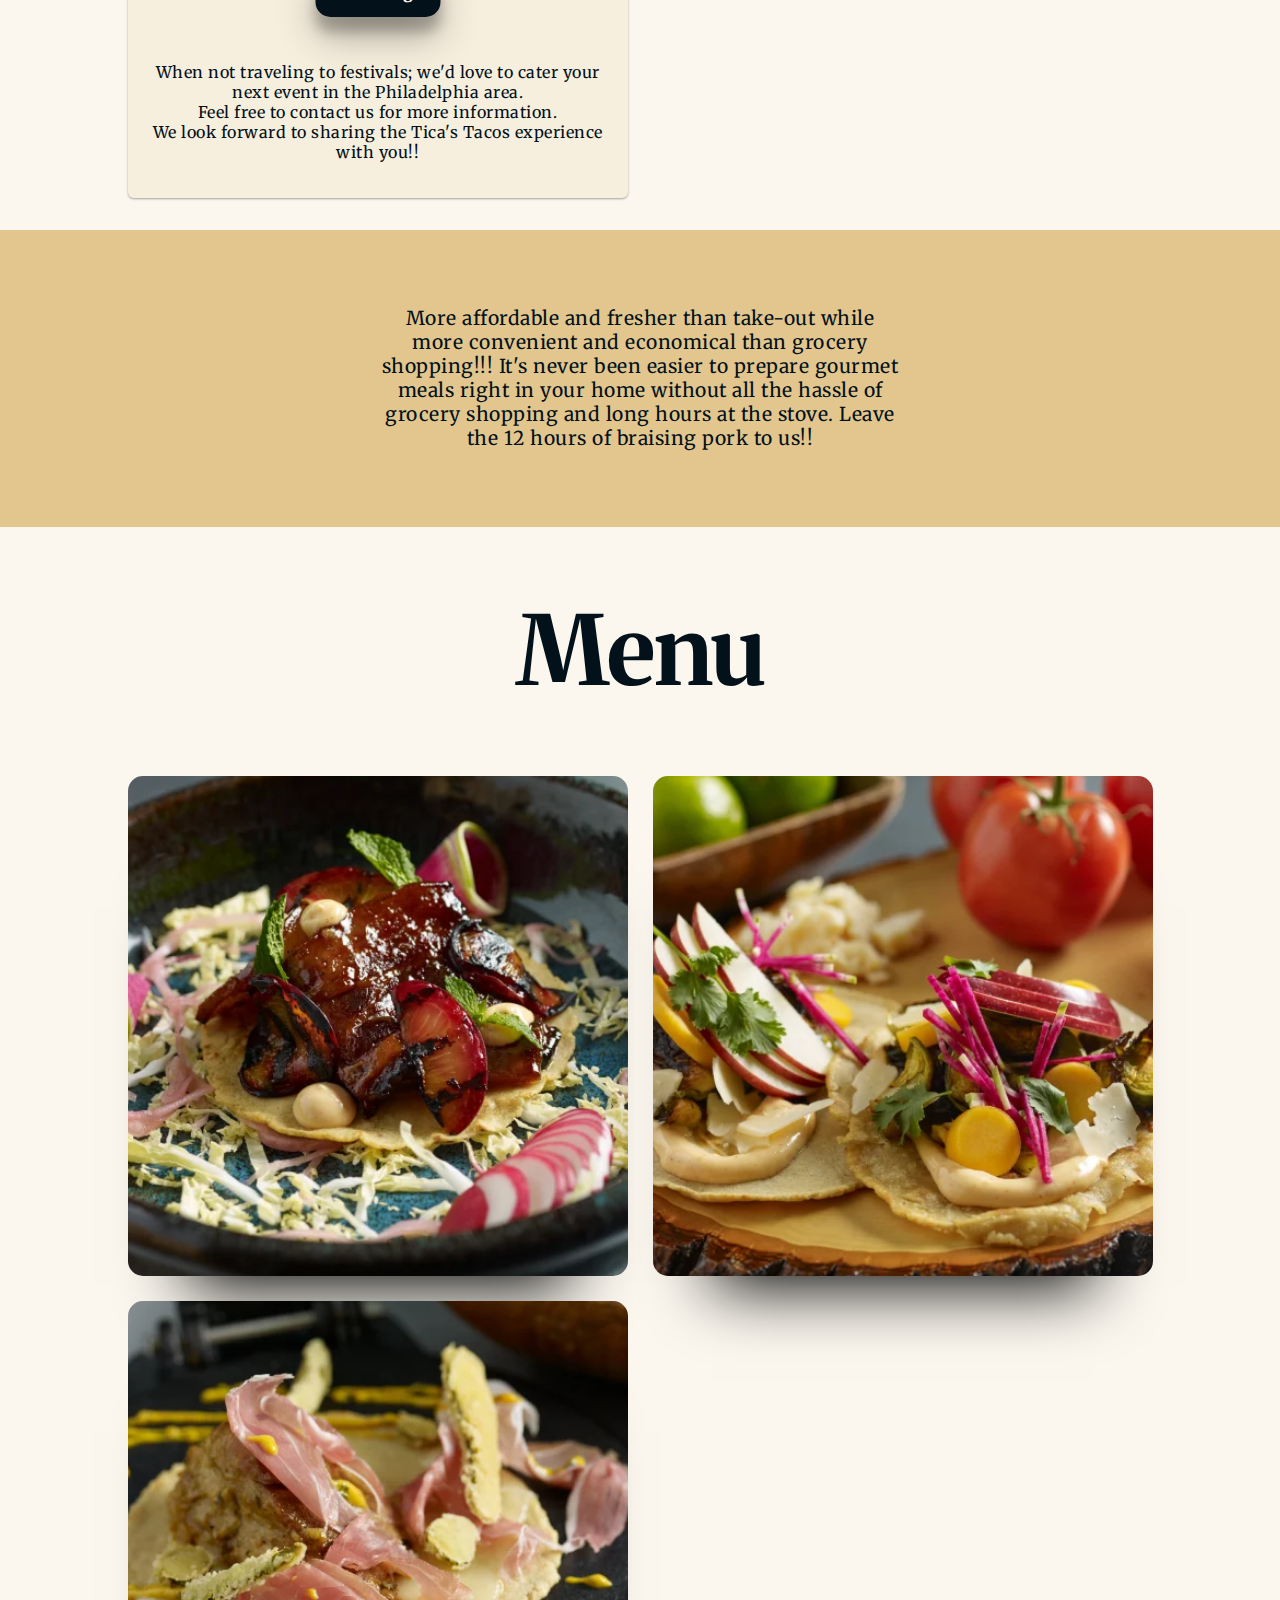
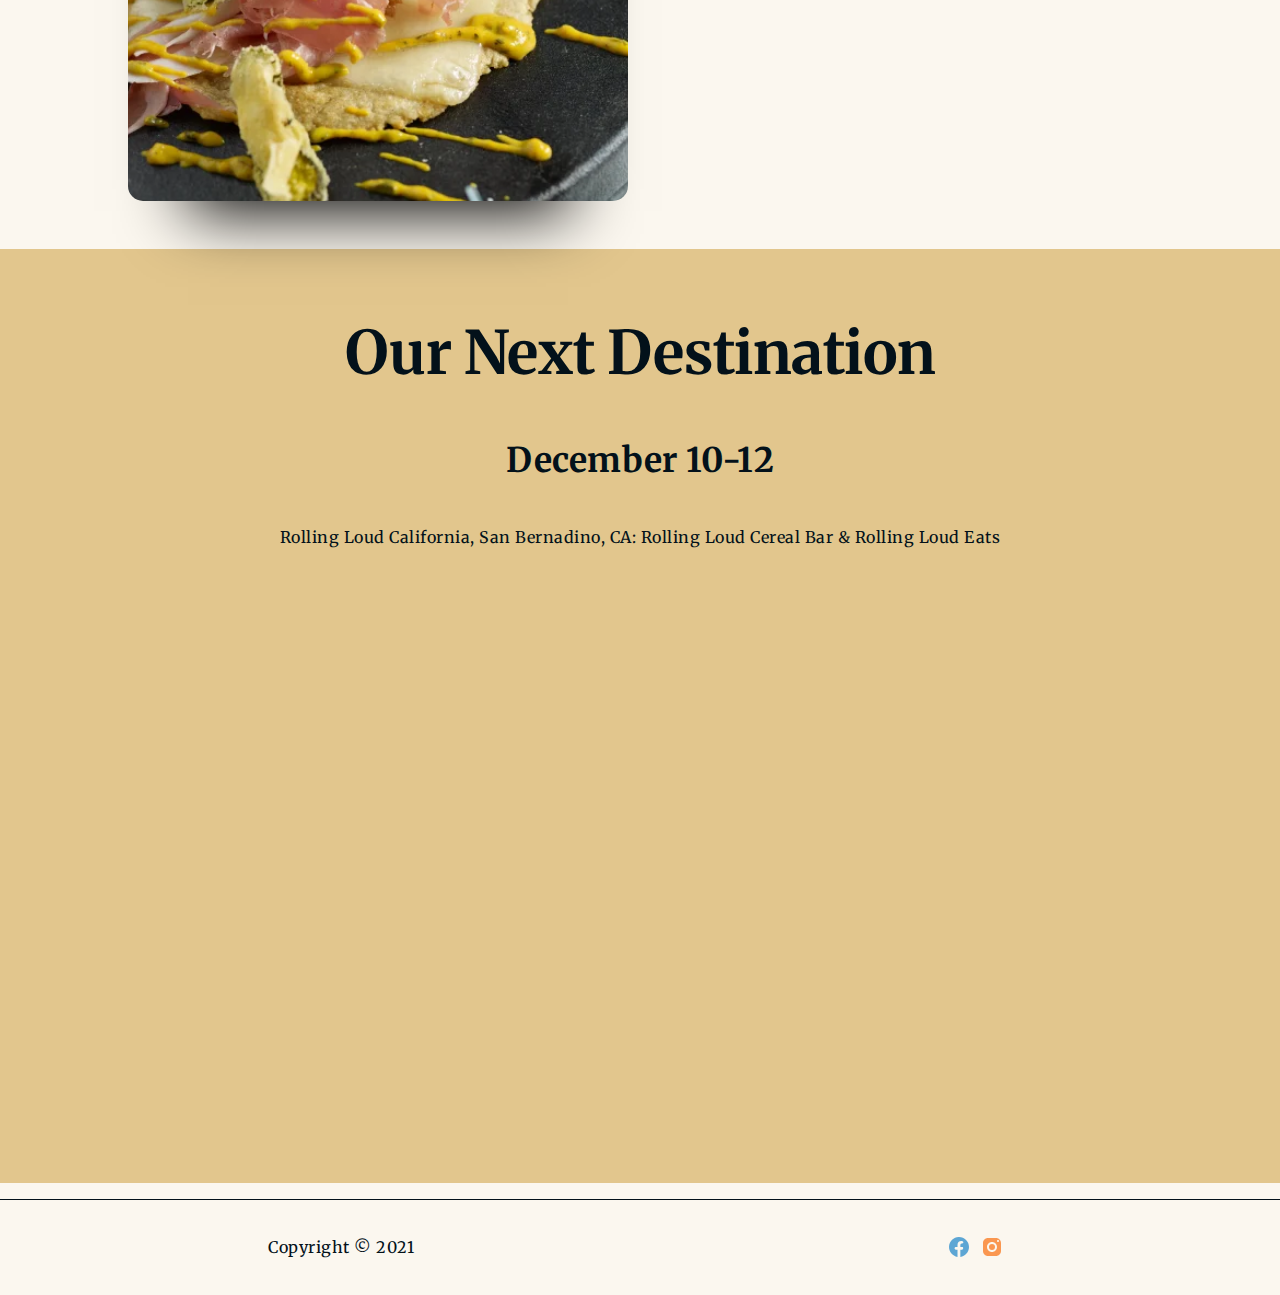
==== commit 234c9927: "Finish" ====
--- a/index.html
+++ b/index.html
@@ -16,7 +16,6 @@
     <!-- Loading utility functions -->
     <script src="js/utils.js"></script>
     <!-- Using defer to load the script after finishing rendering the DOM -->
-    <script defer src="js/order.js"></script>
     <script defer src="js/script.js"></script>
   </head>
   <body>
--- a/css/style.css
+++ b/css/style.css
@@ -1,4 +1,3 @@
-/* Setting up basic variables */
 :root {
   --text-color: #03111a;
   --text-color--0_7: rgba(3, 17, 26, 0.7);
@@ -11,11 +10,13 @@
   --primary-color--0_3: rgba(250, 151, 80, 0.3);
   --second-color: #00cc99;
   --third-color: #5da6d4;
+  --fourth-color: #f54940;
   --lighten-primary-color: #fbb888;
 }
 
 * {
-  box-sizing: border-box;
+  -webkit-box-sizing: border-box;
+          box-sizing: border-box;
 }
 
 html {
@@ -34,18 +35,34 @@
 /* using grid to make minium height would be 100% and let footer stick at the bottom */
 article.container {
   min-height: 100vh;
+  display: -ms-grid;
   display: grid;
+  -ms-grid-rows: auto 1fr auto;
   grid-template-rows: auto 1fr auto;
+  -ms-grid-columns: 100%;
   grid-template-columns: 100%;
   margin: 0;
   padding: 0;
   overflow-x: hidden;
 }
+article.container > *:nth-child(1) {
+  -ms-grid-row: 1;
+  -ms-grid-column: 1;
+}
+article.container > *:nth-child(2) {
+  -ms-grid-row: 2;
+  -ms-grid-column: 1;
+}
+article.container > *:nth-child(3) {
+  -ms-grid-row: 3;
+  -ms-grid-column: 1;
+}
 
 article.container--register,
 article.container--order {
+  -ms-grid-columns: 30% 30% 5% 35%;
   grid-template-columns: 30% 30% 5% 35%;
-  grid-template-areas:
+      grid-template-areas:
     "header header header header"
     "main main . sidebar"
     "footer footer footer footer";
@@ -53,21 +70,32 @@
 
 article.container--register header,
 article.container--order header {
+  -ms-grid-row: 1;
+  -ms-grid-column: 1;
+  -ms-grid-column-span: 4;
   grid-area: header;
 }
 
 article.container--register main,
 article.container--order main {
+  -ms-grid-row: 2;
+  -ms-grid-column: 1;
+  -ms-grid-column-span: 2;
   grid-area: main;
 }
 
 article.container--register aside,
 article.container--order aside {
+  -ms-grid-row: 2;
+  -ms-grid-column: 4;
   grid-area: sidebar;
 }
 
 article.container--register footer,
 article.container--order footer {
+  -ms-grid-row: 3;
+  -ms-grid-column: 1;
+  -ms-grid-column-span: 4;
   grid-area: footer;
 }
 
@@ -77,7 +105,8 @@
 h2,
 h3,
 h4,
-a {
+a,
+small {
   color: var(--text-color);
   font-family: "Merriweather", serif;
 }
@@ -109,6 +138,14 @@
 a {
   font-size: 16px;
   letter-spacing: 0.5px;
+}
+
+.totop {
+	position: fixed !important;
+	right: 10px;
+	bottom: 10px;
+	height: 70px;
+	width: 70px;
 }
 
 /* Limit icon size */
@@ -127,28 +164,40 @@
 }
 
 /* Highlight hoverd link by incneasing font-weight */
-/* a:hover, */
-/* a:focus, */
-/* a:active { */
-/*	 font-weight: 700; */
-/* } */
+a:hover,
+a:focus,
+a:active {
+	font-weight: 700;
+	color: var(--primary-color);
+}
 
 /* Button */
 .btn {
   font-size: 0.875rem;
   text-transform: uppercase;
   text-decoration: none;
-  box-shadow: rgba(0, 0, 0, 0.2) 0px 3px 1px -2px,
+  -webkit-box-shadow: rgba(0, 0, 0, 0.2) 0px 3px 1px -2px,
+    rgba(0, 0, 0, 0.14) 0px 2px 2px 0px, rgba(0, 0, 0, 0.12) 0px 1px 5px 0px;
+          box-shadow: rgba(0, 0, 0, 0.2) 0px 3px 1px -2px,
     rgba(0, 0, 0, 0.14) 0px 2px 2px 0px, rgba(0, 0, 0, 0.12) 0px 1px 5px 0px;
   outline: none;
   border: 1px solid transparent;
+  display: -webkit-inline-box;
+  display: -ms-inline-flexbox;
   display: inline-flex;
   position: relative;
-  justify-content: center;
-  align-items: center;
+  -webkit-box-pack: center;
+      -ms-flex-pack: center;
+          justify-content: center;
+  -webkit-box-align: center;
+      -ms-flex-align: center;
+          align-items: center;
   min-width: 64px;
   height: 36px;
-  user-select: none;
+  -webkit-user-select: none;
+     -moz-user-select: none;
+      -ms-user-select: none;
+          user-select: none;
   overflow: visible;
   border-radius: 4px;
   padding: 0 16px 0 16px;
@@ -160,7 +209,8 @@
 .btn:active,
 .btn:focus {
   cursor: pointer;
-  filter: brightness(85%);
+  -webkit-filter: brightness(85%);
+          filter: brightness(85%);
 }
 
 .btn--text,
@@ -172,7 +222,8 @@
 
 .btn--text {
   border-color: transparent;
-  box-shadow: none;
+  -webkit-box-shadow: none;
+          box-shadow: none;
 }
 
 .btn--text:hover,
@@ -190,8 +241,9 @@
 }
 
 .btn--disable {
-	pointer-events: none;
-	filter: grayscale(1);
+  pointer-events: none;
+  -webkit-filter: grayscale(1);
+          filter: grayscale(1);
 }
 
 /* setting up ripple element */
@@ -203,13 +255,17 @@
 .ripple__inner {
   position: absolute;
   left: 50%;
-  transform: translate(-50%, -50%);
+  -webkit-transform: translate(-50%, -50%);
+      -ms-transform: translate(-50%, -50%);
+          transform: translate(-50%, -50%);
   opacity: 0;
   width: 0;
   height: 0;
   border-radius: 50%;
   background-color: #181a1b;
-  filter: blur(4px);
+  -webkit-filter: blur(4px);
+          filter: blur(4px);
+	z-index: 1;
   pointer-events: none;
 }
 
@@ -221,42 +277,103 @@
 }
 
 .ripple__inner--active {
-  animation: ripple 400ms ease-in-out;
-}
-
-/* Scrool to top button */
-.totop {
-  position: fixed;
-  bottom: 10px;
-  right: 10px;
-  width: 50px;
+  -webkit-animation: ripple 400ms ease-in-out;
+          animation: ripple 400ms ease-in-out;
+}
+
+/* Input */
+.input__wrapper {
+	margin-bottom: 30px;	
+}
+
+/* remove margin for the last input */
+.input__wrapper:last-child {
+	margin-bottom: 0;	
+}
+
+.input__label  {
+	font-weight: 700;
+	font-size: 24px;
+	display: block;
+	margin-bottom: 5px;
+}
+
+.input__form,
+select {
   height: 50px;
+  font-size: 16px;
+  border: 2px solid var(--text-color--0_7);
+  width: 100%;
+	max-width: 500px;
+  padding: 12px;
+  border-radius: 4px;
+	background-color: transparent;
+}
+
+.input__feedback {
+	display: block;
+}
+
+.input__wrapper--error .input__form {
+	border-color: var(--fourth-color);	
+}
+
+.input__wrapper--error .input__label,
+.input__wrapper--error .input__feedback {
+	color: var(--fourth-color);
+}
+
+.input__buttons__wrapper {
+	margin-bottom: 2em;
 }
 
 /* Setting up navbar */
 header {
   width: 100%;
   height: 96px;
+  display: -webkit-box;
+  display: -ms-flexbox;
   display: flex;
-  flex-direction: row;
-  justify-content: center; /* centering the navbar */
-  align-items: center;
+  -webkit-box-orient: horizontal;
+  -webkit-box-direction: normal;
+      -ms-flex-direction: row;
+          flex-direction: row;
+  -webkit-box-pack: center;
+      -ms-flex-pack: center;
+          justify-content: center; /* centering the navbar */
+  -webkit-box-align: center;
+      -ms-flex-align: center;
+          align-items: center;
   position: relative;
 }
 
 .header__navbar {
+  display: -webkit-box;
+  display: -ms-flexbox;
   display: flex;
-  flex-direction: row; /* flatten out the navbar */
-  align-items: center; /* centering elements */
-  justify-content: space-between; /* space the parts of the navbar between each other */
+  -webkit-box-orient: horizontal;
+  -webkit-box-direction: normal;
+      -ms-flex-direction: row;
+          flex-direction: row; /* flatten out the navbar */
+  -webkit-box-align: center;
+      -ms-flex-align: center;
+          align-items: center; /* centering elements */
+  -webkit-box-pack: justify;
+      -ms-flex-pack: justify;
+          justify-content: space-between; /* space the parts of the navbar between each other */
   max-width: 75em;
   width: 100%;
   z-index: 2;
 }
 
 .header__navbar ul {
+  display: -webkit-box;
+  display: -ms-flexbox;
   display: flex;
-  flex-direction: row; /* flatten out the list */
+  -webkit-box-orient: horizontal;
+  -webkit-box-direction: normal;
+      -ms-flex-direction: row;
+          flex-direction: row; /* flatten out the list */
   list-style: none;
 }
 
@@ -276,17 +393,28 @@
   text-decoration: none;
   outline: none;
   border: 1px solid transparent;
+  display: -webkit-inline-box;
+  display: -ms-inline-flexbox;
   display: inline-flex;
   position: relative;
-  justify-content: center;
-  align-items: center;
+  -webkit-box-pack: center;
+      -ms-flex-pack: center;
+          justify-content: center;
+  -webkit-box-align: center;
+      -ms-flex-align: center;
+          align-items: center;
   width: 100%;
   min-width: 64px;
   height: 36px;
-  user-select: none;
+  -webkit-user-select: none;
+     -moz-user-select: none;
+      -ms-user-select: none;
+          user-select: none;
   overflow: visible;
   border-radius: 4px;
   padding: 0 16px 0 16px;
+  -webkit-transition: all 250ms ease-in-out;
+  -o-transition: all 250ms ease-in-out;
   transition: all 250ms ease-in-out;
   color: var(--text-color-light);
 }
@@ -318,6 +446,8 @@
   /* bouncy version */
   /* transition: all 450ms cubic-bezier(0.25, 0.25, 0.325, 1.39); */
   /* snap into place version */
+  -webkit-transition: all 250ms ease-in-out;
+  -o-transition: all 250ms ease-in-out;
   transition: all 250ms ease-in-out;
   height: 80%;
   width: 30px;
@@ -333,7 +463,10 @@
 .header__navbar__heading {
   color: var(--text-color-light);
   text-align: center;
-  user-select: none;
+  -webkit-user-select: none;
+     -moz-user-select: none;
+      -ms-user-select: none;
+          user-select: none;
 }
 
 /* highlight heading in the navbar when hover */
@@ -341,6 +474,8 @@
 .header__navbar__heading:focus,
 .header__navbar__heading:active {
   color: var(--primary-color);
+  -webkit-transition: color 250ms ease-in-out;
+  -o-transition: color 250ms ease-in-out;
   transition: color 250ms ease-in-out;
 }
 
@@ -352,10 +487,19 @@
   position: absolute;
   top: 0;
   left: 0;
+  display: -webkit-box;
+  display: -ms-flexbox;
   display: flex;
-  flex-direction: column;
-  align-items: center;
-  justify-content: center;
+  -webkit-box-orient: vertical;
+  -webkit-box-direction: normal;
+      -ms-flex-direction: column;
+          flex-direction: column;
+  -webkit-box-align: center;
+      -ms-flex-align: center;
+          align-items: center;
+  -webkit-box-pack: center;
+      -ms-flex-pack: center;
+          justify-content: center;
 }
 
 /* a graident line under the image */
@@ -367,8 +511,15 @@
   top: 0;
   left: 0;
   border-radius: 0 0 30% 70%;
-  transform: scale(1.05);
+  -webkit-transform: scale(1.05);
+      -ms-transform: scale(1.05);
+          transform: scale(1.05);
   background: rgb(93, 166, 212);
+  background: -o-linear-gradient(
+    310deg,
+    rgba(93, 166, 212, 1) 0%,
+    rgba(0, 204, 153, 1) 100%
+  );
   background: linear-gradient(
     140deg,
     rgba(93, 166, 212, 1) 0%,
@@ -387,6 +538,17 @@
   left: 0;
   /* background-color: var(--background-color); */
   background: rgb(251, 247, 239);
+  background: -webkit-gradient(
+    linear,
+    left bottom, left top,
+    from(rgba(251, 247, 239, 1)),
+    to(rgba(3, 17, 26, 1))
+  );
+  background: -o-linear-gradient(
+    bottom,
+    rgba(251, 247, 239, 1) 0%,
+    rgba(3, 17, 26, 1) 100%
+  );
   background: linear-gradient(
     0deg,
     rgba(251, 247, 239, 1) 0%,
@@ -419,18 +581,22 @@
 
 /* First section in home page */
 .main__aboutus__container {
+  display: -ms-grid;
   display: grid;
   text-align: center;
   grid-template-columns: repeat(auto-fit, 500px);
   grid-gap: 25px;
-  justify-content: center;
+  -webkit-box-pack: center;
+      -ms-flex-pack: center;
+          justify-content: center;
 }
 
 .main__aboutus__content {
   background: var(--darker-background-color-1);
   padding: 20px;
   border-radius: 6px;
-  box-shadow: 0 1px 3px rgba(0, 0, 0, 0.12), 0 1px 2px rgba(0, 0, 0, 0.24);
+  -webkit-box-shadow: 0 1px 3px rgba(0, 0, 0, 0.12), 0 1px 2px rgba(0, 0, 0, 0.24);
+          box-shadow: 0 1px 3px rgba(0, 0, 0, 0.12), 0 1px 2px rgba(0, 0, 0, 0.24);
   position: relative;
 }
 
@@ -438,15 +604,20 @@
   position: absolute;
   top: 10px;
   left: 50%;
-  transform: translate(-50%);
+  -webkit-transform: translate(-50%);
+      -ms-transform: translate(-50%);
+          transform: translate(-50%);
   width: calc(100% - 30px);
   border-radius: 15px;
-  transition: all 0.2s ease-in-out;
+  -webkit-transition: all 250ms ease-in-out;
+  -o-transition: all 250ms ease-in-out;
+  transition: all 250ms ease-in-out;
 }
 
 .main__aboutus__content:hover img {
   top: -40px;
-  box-shadow: 0 19px 38px rgba(0, 0, 0, 0.3), 0 15px 12px rgba(0, 0, 0, 0.22);
+  -webkit-box-shadow: 0 19px 38px rgba(0, 0, 0, 0.3), 0 15px 12px rgba(0, 0, 0, 0.22);
+          box-shadow: 0 19px 38px rgba(0, 0, 0, 0.3), 0 15px 12px rgba(0, 0, 0, 0.22);
 }
 
 .main__aboutus__content__title {
@@ -455,27 +626,37 @@
   z-index: 2;
   position: relative;
   left: 50%;
-  transform: translateX(-50%);
+  -webkit-transform: translateX(-50%);
+      -ms-transform: translateX(-50%);
+          transform: translateX(-50%);
   padding: 15px;
   margin-top: 225px;
   width: 125px;
   border-radius: 15px;
   background-color: var(--text-color);
   color: var(--text-color-light);
-  box-shadow: 0 19px 38px rgba(0, 0, 0, 0.3), 0 15px 12px rgba(0, 0, 0, 0.22);
+  -webkit-box-shadow: 0 19px 38px rgba(0, 0, 0, 0.3), 0 15px 12px rgba(0, 0, 0, 0.22);
+          box-shadow: 0 19px 38px rgba(0, 0, 0, 0.3), 0 15px 12px rgba(0, 0, 0, 0.22);
 }
 
 .main__aboutus__content:hover .main__aboutus__content__title {
-  box-shadow: none;
+  -webkit-box-shadow: none;
+          box-shadow: none;
 }
 
 /* Second secion in home page */
 .main__moreaboutus {
   background-color: var(--darker-background-color-2);
   text-align: center;
+  display: -webkit-box;
+  display: -ms-flexbox;
   display: flex;
-  align-items: center;
-  justify-content: center;
+  -webkit-box-align: center;
+      -ms-flex-align: center;
+          align-items: center;
+  -webkit-box-pack: center;
+      -ms-flex-pack: center;
+          justify-content: center;
   margin-top: 2em;
 }
 
@@ -492,19 +673,25 @@
 }
 
 .main__menu__container {
+  display: -ms-grid;
   display: grid;
   text-align: center;
   grid-template-columns: repeat(auto-fit, 500px);
   grid-gap: 25px;
-  justify-content: center;
+  -webkit-box-pack: center;
+      -ms-flex-pack: center;
+          justify-content: center;
   width: 100%;
 }
 
 .main__menu__item {
   position: relative;
   overflow: hidden;
+  -webkit-transition: background 800ms ease-in-out;
+  -o-transition: background 800ms ease-in-out;
   transition: background 800ms ease-in-out;
-  box-shadow: 0 70px 63px -60px #000000;
+  -webkit-box-shadow: 0 70px 63px -60px #000000;
+          box-shadow: 0 70px 63px -60px #000000;
   border-radius: 15px;
   height: 500px;
   background-size: 700px;
@@ -544,6 +731,8 @@
   z-index: 2;
   color: var(--text-color-light);
   opacity: 0;
+  -webkit-transition: all 250ms ease-in-out;
+  -o-transition: all 250ms ease-in-out;
   transition: all 250ms ease-in-out;
 }
 
@@ -568,11 +757,27 @@
 }
 
 /* Main for order and register page */
+.main--order,
+.main--register {
+  display: -webkit-box;
+  display: -ms-flexbox;
+  display: flex;
+  -webkit-box-pack: center;
+      -ms-flex-pack: center;
+          justify-content: center;
+}
+
 aside {
   margin-top: calc(60vh + 10px);
+  display: -webkit-box;
+  display: -ms-flexbox;
   display: flex;
-  justify-content: start;
-  align-items: center;
+  -webkit-box-pack: start;
+      -ms-flex-pack: start;
+          justify-content: start;
+  -webkit-box-align: center;
+      -ms-flex-align: center;
+          align-items: center;
   width: 100%;
 }
 
@@ -582,27 +787,65 @@
   margin-top: 0;
 }
 
+.main--register__form__container,
+.main--order__form__container {
+  width: 90%;
+  -webkit-box-orient: vertical;
+  -webkit-box-direction: normal;
+      -ms-flex-direction: column;
+          flex-direction: column;
+  display: -webkit-box;
+  display: -ms-flexbox;
+  display: flex;
+  -webkit-box-shadow: rgba(0, 0, 0, 0.2) 0px 2px 1px -1px,
+    rgba(0, 0, 0, 0.14) 0px 1px 1px 0px, rgba(0, 0, 0, 0.12) 0px 1px 3px 0px;
+          box-shadow: rgba(0, 0, 0, 0.2) 0px 2px 1px -1px,
+    rgba(0, 0, 0, 0.14) 0px 1px 1px 0px, rgba(0, 0, 0, 0.12) 0px 1px 3px 0px;
+  padding: 0 16px 0 16px;
+  background-color: var(--darker-background-color-1);
+}
+
 .main--order__cart__container {
   width: 90%;
-  flex-direction: column;
+  -webkit-box-orient: vertical;
+  -webkit-box-direction: normal;
+      -ms-flex-direction: column;
+          flex-direction: column;
+  display: -webkit-box;
+  display: -ms-flexbox;
   display: flex;
-  box-shadow: rgba(0, 0, 0, 0.2) 0px 2px 1px -1px,
+  -webkit-box-shadow: rgba(0, 0, 0, 0.2) 0px 2px 1px -1px,
     rgba(0, 0, 0, 0.14) 0px 1px 1px 0px, rgba(0, 0, 0, 0.12) 0px 1px 3px 0px;
-	padding: 0 16px 0 16px;
-	background-color: var(--darker-background-color-1);
+          box-shadow: rgba(0, 0, 0, 0.2) 0px 2px 1px -1px,
+    rgba(0, 0, 0, 0.14) 0px 1px 1px 0px, rgba(0, 0, 0, 0.12) 0px 1px 3px 0px;
+  padding: 0 16px 0 16px;
+  background-color: var(--darker-background-color-1);
 }
 
 .main--order__cart__inner {
-	list-style: none;
+  list-style: none;
 }
 
 .main--order__cart__item p {
-	display: flex;
-	align-items: center;
+  display: -webkit-box;
+  display: -ms-flexbox;
+  display: flex;
+  -webkit-box-align: center;
+      -ms-flex-align: center;
+          align-items: center;
 }
 
 .main--order__cart__item p span {
-	margin: 0 5px 0 5px;
+  margin: 0 5px 0 5px;
+}
+
+/* main for features */
+.main--features {
+	padding: 32px;
+}
+
+.main--features a {
+	text-decoration: underline var(--primary-color);
 }
 
 /* setting up footer */
@@ -610,9 +853,14 @@
   margin-top: 1em;
   width: 100%;
   height: 96px;
+  display: -webkit-box;
+  display: -ms-flexbox;
   display: flex;
-  justify-content: space-around;
-  align-items: center;
+  -ms-flex-pack: distribute;
+      justify-content: space-around;
+  -webkit-box-align: center;
+      -ms-flex-align: center;
+          align-items: center;
   border-top: 1px solid var(--text-color);
 }
 
@@ -628,7 +876,8 @@
 .footer__social a:hover,
 .footer__social a:active,
 .footer__social a:focus {
-  filter: brightness(85%);
+  -webkit-filter: brightness(85%);
+          filter: brightness(85%);
 }
 
 /* Tablet version */
@@ -684,13 +933,20 @@
     background: var(--text-color-light);
     border-radius: 3px;
     z-index: 1;
-    transform-origin: 4px 0px;
+    -webkit-transform-origin: 4px 0px;
+        -ms-transform-origin: 4px 0px;
+            transform-origin: 4px 0px;
+    -webkit-transition: all 0.5s cubic-bezier(0.77, 0.2, 0.05, 1);
+    -o-transition: all 0.5s cubic-bezier(0.77, 0.2, 0.05, 1);
     transition: all 0.5s cubic-bezier(0.77, 0.2, 0.05, 1);
   }
 
   .header__navbar__menu--left--open .header__navbar__menu--left__line {
-    transform: rotate(30deg);
-    filter: brightness(85%);
+    -webkit-transform: rotate(30deg);
+        -ms-transform: rotate(30deg);
+            transform: rotate(30deg);
+    -webkit-filter: brightness(85%);
+            filter: brightness(85%);
   }
 
   .header__navbar__menu--left--open
@@ -705,10 +961,19 @@
 
   /* Change left navbar */
   .header__navbar__wrapper--left {
+    display: -webkit-box !important;
+    display: -ms-flexbox !important;
     display: flex !important;
-    flex-direction: column !important;
-    align-items: top;
-    justify-content: start;
+    -webkit-box-orient: vertical !important;
+    -webkit-box-direction: normal !important;
+        -ms-flex-direction: column !important;
+            flex-direction: column !important;
+    -webkit-box-align: top;
+        -ms-flex-align: top;
+            align-items: top;
+    -webkit-box-pack: start;
+        -ms-flex-pack: start;
+            justify-content: start;
     position: absolute;
     width: 100%;
     height: 40vh;
@@ -716,14 +981,20 @@
     left: -100%;
     background-color: var(--text-color--0_7);
     border-radius: 0 0 30% 70%;
+    -webkit-transition: all 250ms ease-in-out;
+    -o-transition: all 250ms ease-in-out;
     transition: all 250ms ease-in-out;
   }
 
   .header__navbar__wrapper--left li {
+    -webkit-transition: all 550ms ease-in-out;
+    -o-transition: all 550ms ease-in-out;
     transition: all 550ms ease-in-out;
     opacity: 0.2;
     margin-bottom: 2em;
-    transform: translateX(-50px);
+    -webkit-transform: translateX(-50px);
+        -ms-transform: translateX(-50px);
+            transform: translateX(-50px);
   }
 
   .header__navbar__menu--left--open ~ .header__navbar__wrapper--left {
@@ -735,7 +1006,9 @@
 
   .header__navbar__menu--left--open ~ .header__navbar__wrapper--left li {
     opacity: 1;
-    transform: translateX(50px);
+    -webkit-transform: translateX(50px);
+        -ms-transform: translateX(50px);
+            transform: translateX(50px);
   }
 
   /* Reduce banner height */
@@ -763,9 +1036,58 @@
     width: 80%;
     padding: 1em;
   }
+
+	/* mobile version for register and order */
+	article.container--register,
+	article.container--order {
+		-ms-grid-columns: 100%;
+		grid-template-columns: 100%;
+		    grid-template-areas:
+			"header"
+			"main"
+			"sidebar"
+			"footer";
+	}
+	article.container--register header,
+article.container--order header {
+    -ms-grid-row: 1;
+    -ms-grid-column: 1;
+    -ms-grid-column-span: 1;
+	}
+	article.container--register main,
+article.container--order main {
+    -ms-grid-row: 2;
+    -ms-grid-column: 1;
+    -ms-grid-column-span: 1;
+	}
+	article.container--register aside,
+article.container--order aside {
+    -ms-grid-row: 3;
+    -ms-grid-column: 1;
+	}
+	article.container--register footer,
+article.container--order footer {
+    -ms-grid-row: 4;
+    -ms-grid-column: 1;
+    -ms-grid-column-span: 1;
+	}
 }
 
 /* Animations */
+@-webkit-keyframes ripple {
+  /* ripple animation like the material-ui */
+  0% {
+    opacity: 0;
+  }
+  25% {
+    opacity: 0.8;
+  }
+  100% {
+    width: 200%;
+    padding-bottom: 200%;
+    opacity: 0;
+  }
+}
 @keyframes ripple {
   /* ripple animation like the material-ui */
   0% {
